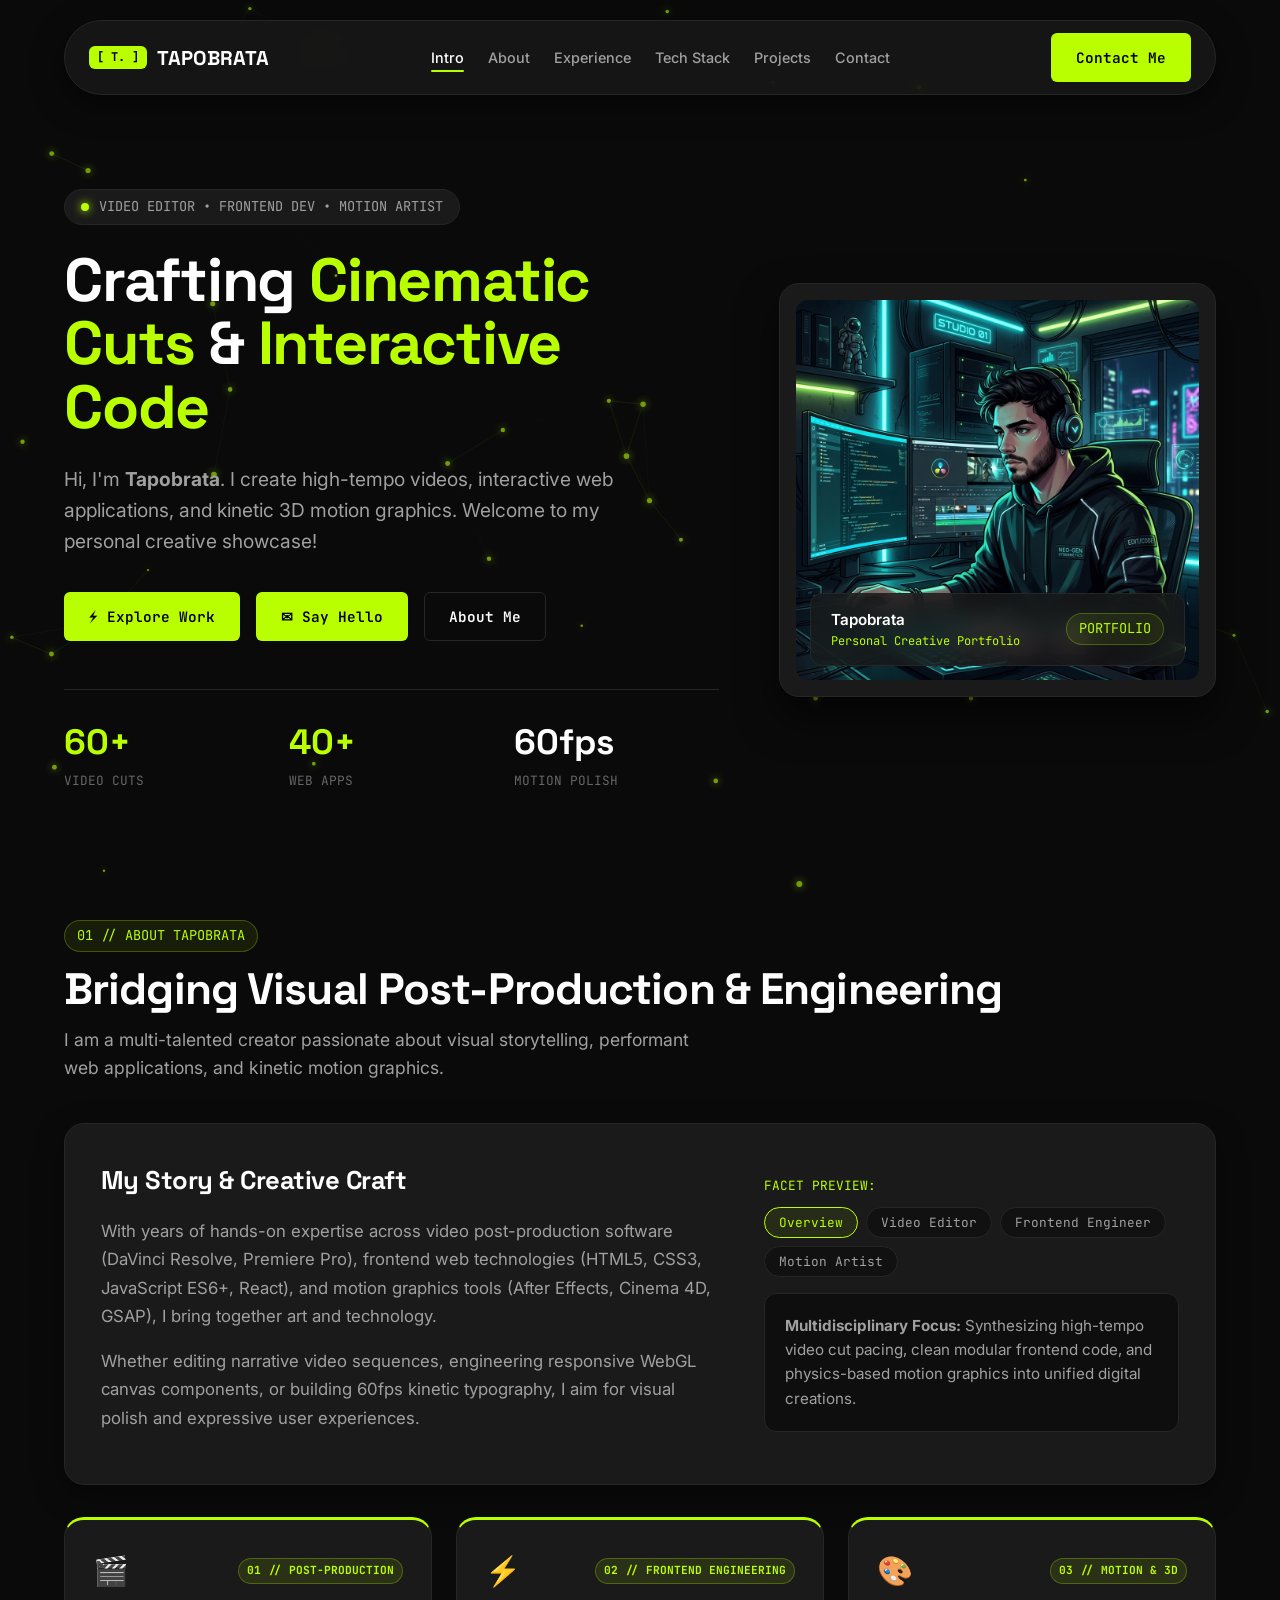
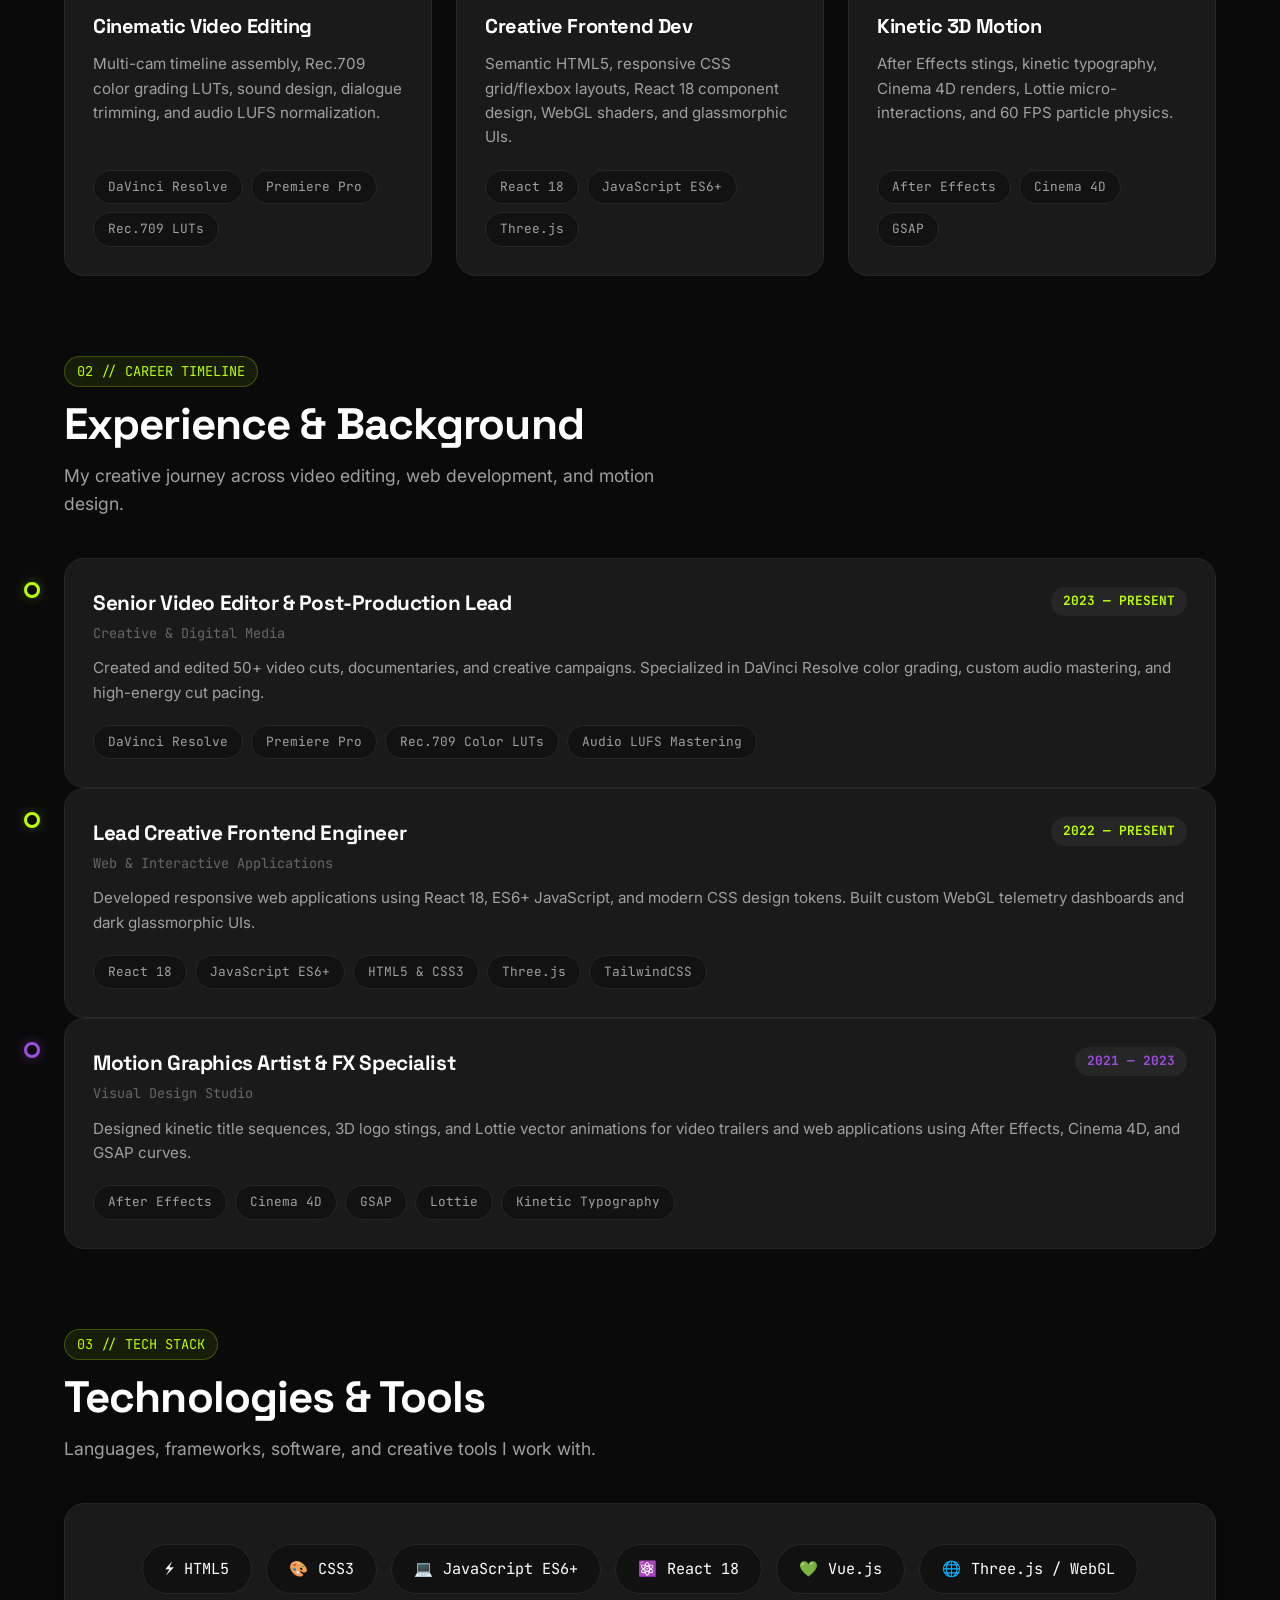
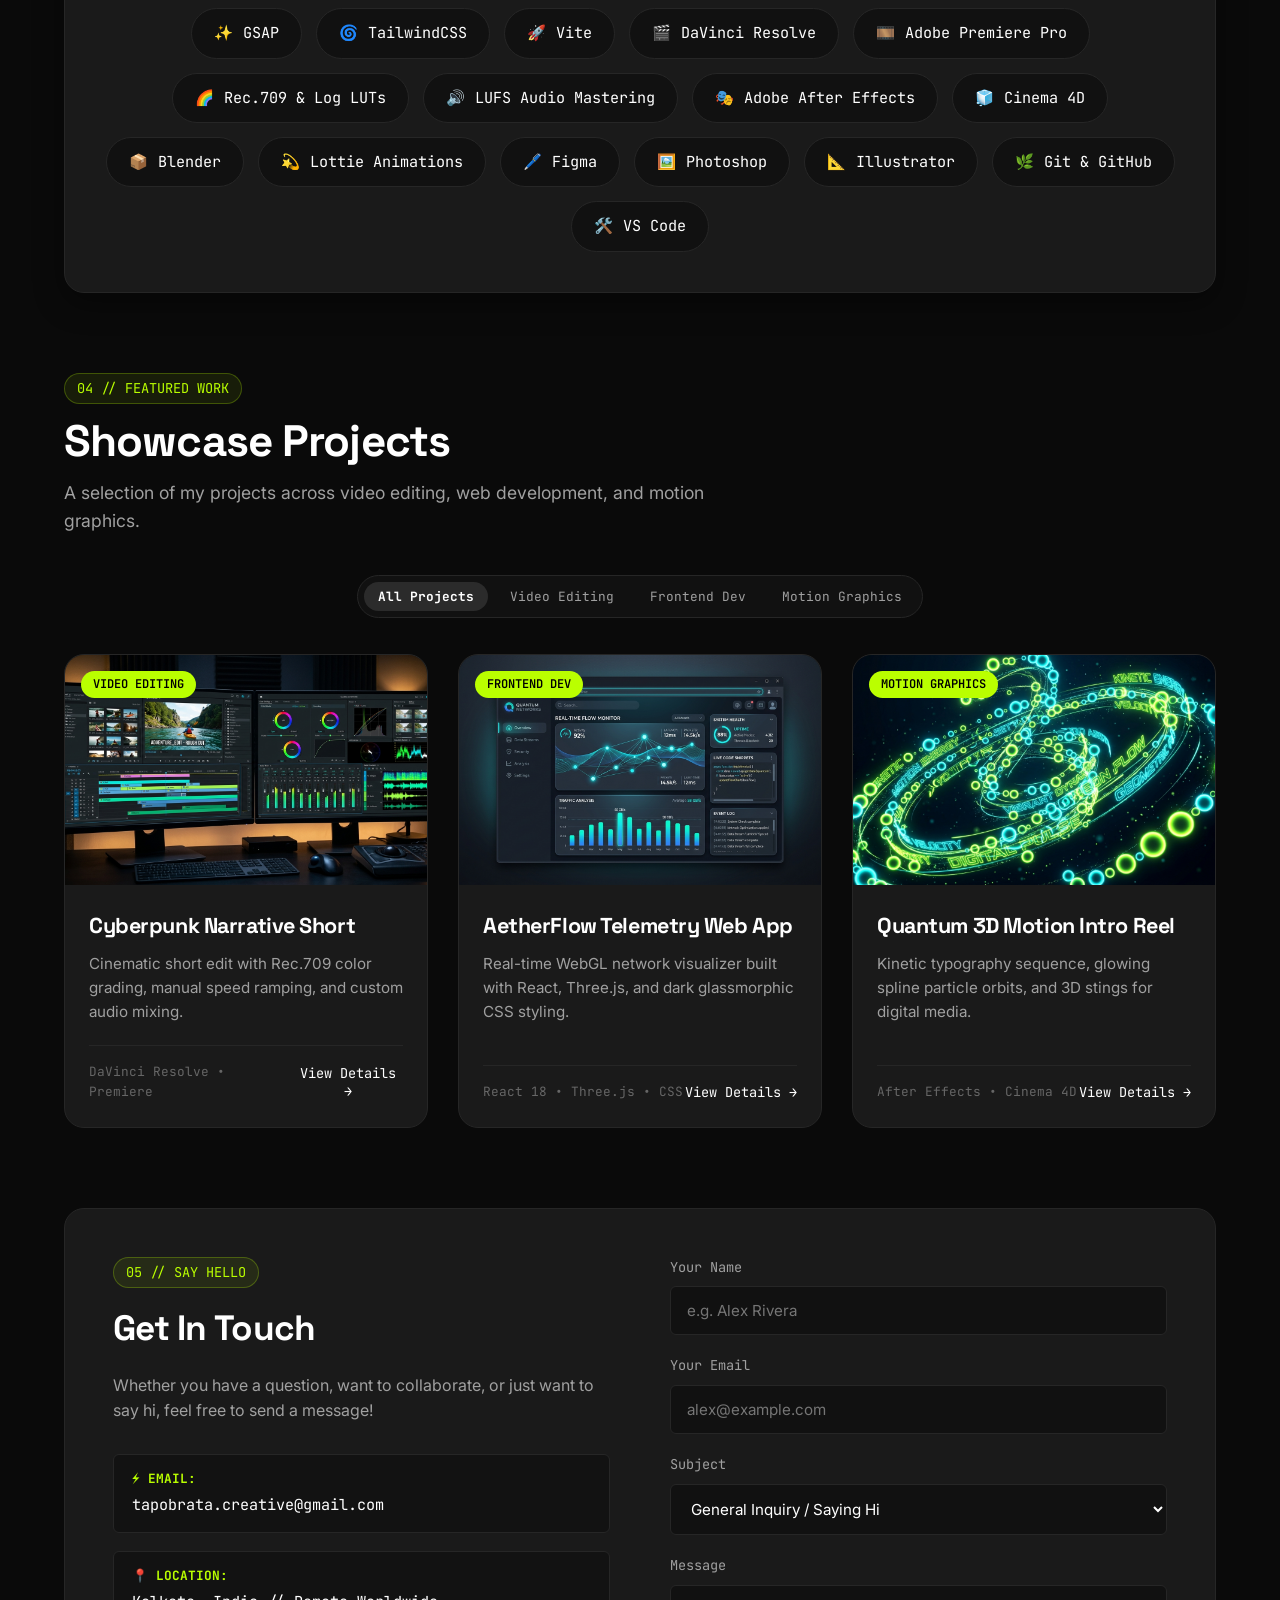
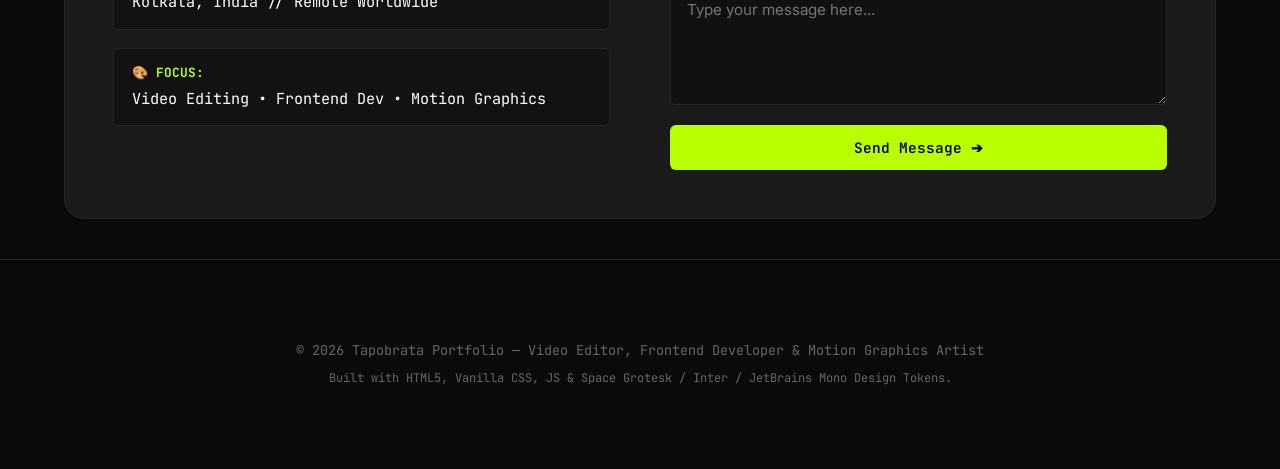
==== index.html @ 2a63b527 "Initial commit: Tapobrata Portfolio Website" ====
<!DOCTYPE html>
<html lang="en">
<head>
  <meta charset="UTF-8">
  <meta name="viewport" content="width=device-width, initial-scale=1.0">
  <title>Tapobrata — Video Editor, Frontend Developer & Motion Graphics Artist</title>
  <meta name="description" content="Portfolio of Tapobrata — Multi-disciplinary Video Editor, Frontend Developer, and Motion Graphics Artist specializing in cinematic cuts, creative web apps, and kinetic 3D visuals.">
  <link rel="stylesheet" href="styles.css">
</head>
<body>

  <!-- Dynamic Canvas Visualizer Background -->
  <canvas id="bg-canvas"></canvas>

  <!-- Sticky Navbar -->
  <nav class="navbar" id="main-navbar">
    <a href="#intro" class="nav-brand">
      <span class="brand-badge">[ T. ]</span>
      <span>TAPOBRATA</span>
    </a>
    
    <ul class="nav-links" id="nav-links-menu">
      <li><a href="#intro" class="nav-link active">Intro</a></li>
      <li><a href="#about" class="nav-link">About</a></li>
      <li><a href="#experience" class="nav-link">Experience</a></li>
      <li><a href="#techstack" class="nav-link">Tech Stack</a></li>
      <li><a href="#projects" class="nav-link">Projects</a></li>
      <li><a href="#contact" class="nav-link">Contact</a></li>
    </ul>

    <div class="nav-actions">
      <a href="#contact" class="btn btn-lime nav-cta-btn">Contact Me</a>
      <button class="mobile-menu-btn" id="mobile-menu-toggle" aria-label="Toggle Navigation Menu">
        <span class="bar"></span>
        <span class="bar"></span>
        <span class="bar"></span>
      </button>
    </div>
  </nav>

  <!-- Main Content Wrapper -->
  <div class="main-wrapper">

    <!-- 1. INTRO PART (HERO) -->
    <section id="intro" class="container hero-section">
      <div class="hero-text-col">
        <div class="hero-badge">
          <span class="status-dot"></span>
          <span id="hero-role-tag">VIDEO EDITOR • FRONTEND DEV • MOTION ARTIST</span>
        </div>

        <h1 class="hero-title">
          Crafting <span class="highlight-text">Cinematic Cuts</span> &amp; <span class="highlight-text">Interactive Code</span>
        </h1>

        <p class="hero-subtitle">
          Hi, I'm <strong>Tapobrata</strong>. I create high-tempo videos, interactive web applications, and kinetic 3D motion graphics. Welcome to my personal creative showcase!
        </p>

        <div class="hero-actions">
          <a href="#projects" class="btn btn-cyan">⚡ Explore Work</a>
          <a href="#contact" class="btn btn-lime">✉ Say Hello</a>
          <a href="#about" class="btn btn-outline">About Me</a>
        </div>

        <div class="hero-stats">
          <div>
            <div class="stat-number lime-text">60+</div>
            <div class="stat-label">Video Cuts</div>
          </div>
          <div>
            <div class="stat-number cyan-text">40+</div>
            <div class="stat-label">Web Apps</div>
          </div>
          <div>
            <div class="stat-number">60fps</div>
            <div class="stat-label">Motion Polish</div>
          </div>
        </div>
      </div>

      <div class="hero-card-col">
        <div class="hero-card">
          <img src="assets/avatar.jpg" alt="Tapobrata Profile Illustration" class="hero-avatar-img">
          <div class="hero-card-floating-badge">
            <div>
              <div class="floating-badge-title">Tapobrata</div>
              <div class="floating-badge-sub">Personal Creative Portfolio</div>
            </div>
            <span class="section-tag" style="margin-bottom:0;">PORTFOLIO</span>
          </div>
        </div>
      </div>
    </section>

    <!-- 2. ABOUT SECTION -->
    <section id="about" class="container">
      <div class="section-header">
        <span class="section-tag cyan-text">01 // ABOUT TAPOBRATA</span>
        <h2 class="section-title">Bridging Visual Post-Production &amp; Engineering</h2>
        <p class="section-desc">I am a multi-talented creator passionate about visual storytelling, performant web applications, and kinetic motion graphics.</p>
      </div>

      <div class="about-container">
        <!-- Main Story & Bio Tabs Card -->
        <div class="about-bio-card">
          <div class="about-bio-grid">
            <div class="about-bio-text-col">
              <h3 class="about-card-title">My Story &amp; Creative Craft</h3>
              <p class="about-text">
                With years of hands-on expertise across video post-production software (DaVinci Resolve, Premiere Pro), frontend web technologies (HTML5, CSS3, JavaScript ES6+, React), and motion graphics tools (After Effects, Cinema 4D, GSAP), I bring together art and technology.
              </p>
              <p class="about-text">
                Whether editing narrative video sequences, engineering responsive WebGL canvas components, or building 60fps kinetic typography, I aim for visual polish and expressive user experiences.
              </p>
            </div>

            <div class="about-bio-tabs-col">
              <div class="bio-tabs-header">
                <span class="mono cyan-text">FACET PREVIEW:</span>
              </div>
              <div class="bio-tabs">
                <button class="bio-tab active" data-tab="overview">Overview</button>
                <button class="bio-tab" data-tab="editor">Video Editor</button>
                <button class="bio-tab" data-tab="dev">Frontend Engineer</button>
                <button class="bio-tab" data-tab="motion">Motion Artist</button>
              </div>
              <div class="bio-tab-content" id="bio-tab-display">
                <p><strong>Multidisciplinary Focus:</strong> Synthesizing high-tempo video cut pacing, clean modular frontend code, and physics-based motion graphics into unified digital creations.</p>
              </div>
            </div>
          </div>
        </div>

        <!-- 3 Equal Symmetrical Pillar Cards Grid -->
        <div class="about-pillars-row">
          <div class="pillar-card pillar-lime">
            <div>
              <div class="pillar-card-header">
                <div class="pillar-icon lime-text">🎬</div>
                <span class="pillar-badge lime-tag">01 // POST-PRODUCTION</span>
              </div>
              <h4 class="pillar-title">Cinematic Video Editing</h4>
              <p class="pillar-desc">Multi-cam timeline assembly, Rec.709 color grading LUTs, sound design, dialogue trimming, and audio LUFS normalization.</p>
            </div>
            <div class="pillar-footer-tags">
              <span class="tech-pill">DaVinci Resolve</span>
              <span class="tech-pill">Premiere Pro</span>
              <span class="tech-pill">Rec.709 LUTs</span>
            </div>
          </div>

          <div class="pillar-card pillar-cyan">
            <div>
              <div class="pillar-card-header">
                <div class="pillar-icon cyan-text">⚡</div>
                <span class="pillar-badge cyan-tag">02 // FRONTEND ENGINEERING</span>
              </div>
              <h4 class="pillar-title">Creative Frontend Dev</h4>
              <p class="pillar-desc">Semantic HTML5, responsive CSS grid/flexbox layouts, React 18 component design, WebGL shaders, and glassmorphic UIs.</p>
            </div>
            <div class="pillar-footer-tags">
              <span class="tech-pill">React 18</span>
              <span class="tech-pill">JavaScript ES6+</span>
              <span class="tech-pill">Three.js</span>
            </div>
          </div>

          <div class="pillar-card pillar-purple">
            <div>
              <div class="pillar-card-header">
                <div class="pillar-icon purple-text">🎨</div>
                <span class="pillar-badge purple-tag">03 // MOTION &amp; 3D</span>
              </div>
              <h4 class="pillar-title">Kinetic 3D Motion</h4>
              <p class="pillar-desc">After Effects stings, kinetic typography, Cinema 4D renders, Lottie micro-interactions, and 60 FPS particle physics.</p>
            </div>
            <div class="pillar-footer-tags">
              <span class="tech-pill">After Effects</span>
              <span class="tech-pill">Cinema 4D</span>
              <span class="tech-pill">GSAP</span>
            </div>
          </div>
        </div>
      </div>
    </section>

    <!-- 3. EXPERIENCE SECTION -->
    <section id="experience" class="container">
      <div class="section-header">
        <span class="section-tag lime-text">02 // CAREER TIMELINE</span>
        <h2 class="section-title">Experience &amp; Background</h2>
        <p class="section-desc">My creative journey across video editing, web development, and motion design.</p>
      </div>

      <div class="timeline">

        <!-- Timeline Item 1 -->
        <div class="timeline-item">
          <div class="timeline-dot lime"></div>
          <div class="timeline-content">
            <div class="timeline-header">
              <div>
                <h3 class="timeline-role">Senior Video Editor &amp; Post-Production Lead</h3>
                <div class="timeline-company">Creative &amp; Digital Media</div>
              </div>
              <span class="timeline-date lime-text">2023 — PRESENT</span>
            </div>
            <p class="timeline-desc">
              Created and edited 50+ video cuts, documentaries, and creative campaigns. Specialized in DaVinci Resolve color grading, custom audio mastering, and high-energy cut pacing.
            </p>
            <div class="timeline-tags">
              <span class="tech-pill">DaVinci Resolve</span>
              <span class="tech-pill">Premiere Pro</span>
              <span class="tech-pill">Rec.709 Color LUTs</span>
              <span class="tech-pill">Audio LUFS Mastering</span>
            </div>
          </div>
        </div>

        <!-- Timeline Item 2 -->
        <div class="timeline-item">
          <div class="timeline-dot cyan"></div>
          <div class="timeline-content">
            <div class="timeline-header">
              <div>
                <h3 class="timeline-role">Lead Creative Frontend Engineer</h3>
                <div class="timeline-company">Web &amp; Interactive Applications</div>
              </div>
              <span class="timeline-date cyan-text">2022 — PRESENT</span>
            </div>
            <p class="timeline-desc">
              Developed responsive web applications using React 18, ES6+ JavaScript, and modern CSS design tokens. Built custom WebGL telemetry dashboards and dark glassmorphic UIs.
            </p>
            <div class="timeline-tags">
              <span class="tech-pill">React 18</span>
              <span class="tech-pill">JavaScript ES6+</span>
              <span class="tech-pill">HTML5 &amp; CSS3</span>
              <span class="tech-pill">Three.js</span>
              <span class="tech-pill">TailwindCSS</span>
            </div>
          </div>
        </div>

        <!-- Timeline Item 3 -->
        <div class="timeline-item">
          <div class="timeline-dot purple"></div>
          <div class="timeline-content">
            <div class="timeline-header">
              <div>
                <h3 class="timeline-role">Motion Graphics Artist &amp; FX Specialist</h3>
                <div class="timeline-company">Visual Design Studio</div>
              </div>
              <span class="timeline-date" style="color: #9D4EDD;">2021 — 2023</span>
            </div>
            <p class="timeline-desc">
              Designed kinetic title sequences, 3D logo stings, and Lottie vector animations for video trailers and web applications using After Effects, Cinema 4D, and GSAP curves.
            </p>
            <div class="timeline-tags">
              <span class="tech-pill">After Effects</span>
              <span class="tech-pill">Cinema 4D</span>
              <span class="tech-pill">GSAP</span>
              <span class="tech-pill">Lottie</span>
              <span class="tech-pill">Kinetic Typography</span>
            </div>
          </div>
        </div>

      </div>
    </section>

    <!-- 4. TECH STACK SECTION -->
    <section id="techstack" class="container">
      <div class="section-header">
        <span class="section-tag lime-text">03 // TECH STACK</span>
        <h2 class="section-title">Technologies &amp; Tools</h2>
        <p class="section-desc">Languages, frameworks, software, and creative tools I work with.</p>
      </div>

      <div class="techstack-unified-card">
        <div class="techstack-pills-cloud">
          <span class="tech-pill-lg"><span class="pill-icon">⚡</span> HTML5</span>
          <span class="tech-pill-lg"><span class="pill-icon">🎨</span> CSS3</span>
          <span class="tech-pill-lg"><span class="pill-icon">💻</span> JavaScript ES6+</span>
          <span class="tech-pill-lg"><span class="pill-icon">⚛️</span> React 18</span>
          <span class="tech-pill-lg"><span class="pill-icon">💚</span> Vue.js</span>
          <span class="tech-pill-lg"><span class="pill-icon">🌐</span> Three.js / WebGL</span>
          <span class="tech-pill-lg"><span class="pill-icon">✨</span> GSAP</span>
          <span class="tech-pill-lg"><span class="pill-icon">🌀</span> TailwindCSS</span>
          <span class="tech-pill-lg"><span class="pill-icon">🚀</span> Vite</span>
          <span class="tech-pill-lg"><span class="pill-icon">🎬</span> DaVinci Resolve</span>
          <span class="tech-pill-lg"><span class="pill-icon">🎞️</span> Adobe Premiere Pro</span>
          <span class="tech-pill-lg"><span class="pill-icon">🌈</span> Rec.709 &amp; Log LUTs</span>
          <span class="tech-pill-lg"><span class="pill-icon">🔊</span> LUFS Audio Mastering</span>
          <span class="tech-pill-lg"><span class="pill-icon">🎭</span> Adobe After Effects</span>
          <span class="tech-pill-lg"><span class="pill-icon">🧊</span> Cinema 4D</span>
          <span class="tech-pill-lg"><span class="pill-icon">📦</span> Blender</span>
          <span class="tech-pill-lg"><span class="pill-icon">💫</span> Lottie Animations</span>
          <span class="tech-pill-lg"><span class="pill-icon">🖊️</span> Figma</span>
          <span class="tech-pill-lg"><span class="pill-icon">🖼️</span> Photoshop</span>
          <span class="tech-pill-lg"><span class="pill-icon">📐</span> Illustrator</span>
          <span class="tech-pill-lg"><span class="pill-icon">🌿</span> Git &amp; GitHub</span>
          <span class="tech-pill-lg"><span class="pill-icon">🛠️</span> VS Code</span>
        </div>
      </div>
    </section>

    <!-- 5. PROJECTS SECTION -->
    <section id="projects" class="container">
      <div class="section-header">
        <span class="section-tag lime-text">04 // FEATURED WORK</span>
        <h2 class="section-title">Showcase Projects</h2>
        <p class="section-desc">A selection of my projects across video editing, web development, and motion graphics.</p>
      </div>

      <!-- Role Category Filter Buttons -->
      <div class="projects-filter-bar">
        <button class="role-btn active" data-role="all">All Projects</button>
        <button class="role-btn" data-role="editor">Video Editing</button>
        <button class="role-btn" data-role="dev">Frontend Dev</button>
        <button class="role-btn" data-role="motion">Motion Graphics</button>
      </div>

      <div class="portfolio-grid">

        <!-- Project 1 -->
        <div class="project-card" data-category="editor">
          <div class="project-thumb-wrapper">
            <img src="assets/video_edit.jpg" alt="Video Edit Project" class="project-thumb-img">
            <span class="project-type-badge editor">VIDEO EDITING</span>
          </div>
          <div class="project-content">
            <div>
              <h3 class="project-title">Cyberpunk Narrative Short</h3>
              <p class="project-desc">Cinematic short edit with Rec.709 color grading, manual speed ramping, and custom audio mixing.</p>
            </div>
            <div class="project-footer">
              <span>DaVinci Resolve • Premiere</span>
              <button class="view-project-btn" data-pid="p1">View Details →</button>
            </div>
          </div>
        </div>

        <!-- Project 2 -->
        <div class="project-card" data-category="dev">
          <div class="project-thumb-wrapper">
            <img src="assets/frontend_web.jpg" alt="Frontend Web App" class="project-thumb-img">
            <span class="project-type-badge dev">FRONTEND DEV</span>
          </div>
          <div class="project-content">
            <div>
              <h3 class="project-title">AetherFlow Telemetry Web App</h3>
              <p class="project-desc">Real-time WebGL network visualizer built with React, Three.js, and dark glassmorphic CSS styling.</p>
            </div>
            <div class="project-footer">
              <span>React 18 • Three.js • CSS</span>
              <button class="view-project-btn" data-pid="p2">View Details →</button>
            </div>
          </div>
        </div>

        <!-- Project 3 -->
        <div class="project-card" data-category="motion">
          <div class="project-thumb-wrapper">
            <img src="assets/motion_graphics.jpg" alt="Motion Graphics Reel" class="project-thumb-img">
            <span class="project-type-badge motion">MOTION GRAPHICS</span>
          </div>
          <div class="project-content">
            <div>
              <h3 class="project-title">Quantum 3D Motion Intro Reel</h3>
              <p class="project-desc">Kinetic typography sequence, glowing spline particle orbits, and 3D stings for digital media.</p>
            </div>
            <div class="project-footer">
              <span>After Effects • Cinema 4D</span>
              <button class="view-project-btn" data-pid="p3">View Details →</button>
            </div>
          </div>
        </div>

      </div>
    </section>

    <!-- 6. CONTACT SECTION -->
    <section id="contact" class="container">
      <div class="contact-wrapper">
        <div>
          <span class="section-tag cyan-text">05 // SAY HELLO</span>
          <h2 class="contact-info-title">Get In Touch</h2>
          <p style="color: var(--text-secondary); margin-bottom: 30px;">Whether you have a question, want to collaborate, or just want to say hi, feel free to send a message!</p>

          <div class="contact-details-list">
            <div class="contact-detail-item">
              <span class="detail-label lime-text">⚡ Email:</span>
              <a href="mailto:tapobrata.creative@gmail.com" class="detail-value">tapobrata.creative@gmail.com</a>
            </div>
            <div class="contact-detail-item">
              <span class="detail-label cyan-text">📍 Location:</span>
              <span class="detail-value">Kolkata, India // Remote Worldwide</span>
            </div>
            <div class="contact-detail-item">
              <span class="detail-label lime-text">🎨 Focus:</span>
              <span class="detail-value">Video Editing • Frontend Dev • Motion Graphics</span>
            </div>
          </div>
        </div>

        <div>
          <form id="contact-form" class="contact-form">
            <div class="form-group">
              <label class="form-label">Your Name</label>
              <input type="text" class="form-input" placeholder="e.g. Alex Rivera" required>
            </div>

            <div class="form-group">
              <label class="form-label">Your Email</label>
              <input type="email" class="form-input" placeholder="alex@example.com" required>
            </div>

            <div class="form-group">
              <label class="form-label">Subject</label>
              <select class="form-select" required>
                <option value="general">General Inquiry / Saying Hi</option>
                <option value="collab">Creative Collaboration</option>
                <option value="feedback">Portfolio Feedback</option>
                <option value="project">Project Discussion</option>
              </select>
            </div>

            <div class="form-group">
              <label class="form-label">Message</label>
              <textarea class="form-textarea" placeholder="Type your message here..." required></textarea>
            </div>

            <button type="submit" class="btn btn-lime" style="width:100%; justify-content:center;">Send Message ➔</button>

            <div id="contact-status" style="display:none; margin-top: 10px;"></div>
          </form>
        </div>
      </div>
    </section>

    <!-- FOOTER -->
    <footer>
      <div class="container">
        <p>© 2026 Tapobrata Portfolio — Video Editor, Frontend Developer &amp; Motion Graphics Artist</p>
        <p style="margin-top: 8px; font-size: 0.75rem; color: var(--text-muted);">Built with HTML5, Vanilla CSS, JS &amp; Space Grotesk / Inter / JetBrains Mono Design Tokens.</p>
      </div>
    </footer>

  </div>

  <!-- PROJECT DETAIL MODAL -->
  <div class="modal-backdrop" id="project-modal">
    <div class="modal-content">
      <button class="modal-close-btn" id="modal-close">✕</button>
      <span class="section-tag cyan-text" id="modal-type">PROJECT TYPE</span>
      <h2 id="modal-title" style="font-size: 2rem; margin: 12px 0;">Project Title</h2>

      <div style="margin-bottom: 20px; border-radius: var(--radius-md); overflow: hidden; height: 260px;">
        <img src="" alt="Project Detail" id="modal-img" style="width: 100%; height: 100%; object-fit: cover;">
      </div>

      <div style="display: grid; grid-template-columns: 1fr 1fr; gap: 20px; margin-bottom: 20px; font-family: var(--font-mono); font-size: 0.85rem; background: #121212; padding: 16px; border-radius: var(--radius-sm);">
        <div><strong>Project Focus:</strong> <span id="modal-client" class="cyan-text">Creative Showcase</span></div>
        <div><strong>Tools Used:</strong> <span id="modal-tools" class="lime-text">Software Tools</span></div>
      </div>

      <p id="modal-desc" style="color: var(--text-secondary); font-size: 1rem; line-height: 1.6;">Detailed description of the project created by Tapobrata.</p>
    </div>
  </div>

  <script src="app.js"></script>
</body>
</html>
---- styles.css ----
/* ==========================================================================
   TAPOBRATA PORTFOLIO — DESIGN SYSTEM STYLESHEET
   Colors & Typography derived strictly from provided Design Spec:
   - Primary: #0A0A0A
   - Secondary (Accent 1): #00F0FF (Cyan)
   - Tertiary (Accent 2): #BAFF00 (Lime Green)
   - Neutral (Card Surface): #1A1A1A / #121212
   - Headlines: 'Space Grotesk', sans-serif
   - Body: 'Inter', sans-serif
   - Code & Telemetry: 'JetBrains Mono', monospace
   ========================================================================== */

@import url('https://fonts.googleapis.com/css2?family=Inter:wght@300;400;500;600;700&family=JetBrains+Mono:wght@400;500;700&family=Space+Grotesk:wght@400;500;600;700&display=swap');

:root {
  --bg-primary: #0A0A0A;
  --bg-surface: #1A1A1A;
  --bg-surface-elevated: #161616;
  --bg-surface-glass: rgba(26, 26, 26, 0.75);
  --border-color: #262626;
  --border-color-hover: #3D3D3D;
  
  --accent-cyan: #BAFF00;
  --accent-cyan-glow: rgba(186, 255, 0, 0.25);
  --accent-lime: #BAFF00;
  --accent-lime-glow: rgba(186, 255, 0, 0.25);
  
  --text-primary: #FFFFFF;
  --text-secondary: #A0A0A0;
  --text-muted: #666666;
  
  --font-headline: 'Space Grotesk', -apple-system, sans-serif;
  --font-body: 'Inter', -apple-system, sans-serif;
  --font-mono: 'JetBrains Mono', monospace;

  --radius-sm: 6px;
  --radius-md: 12px;
  --radius-lg: 20px;
  --radius-pill: 9999px;

  --transition-fast: 0.2s cubic-bezier(0.16, 1, 0.3, 1);
  --transition-normal: 0.35s cubic-bezier(0.16, 1, 0.3, 1);
}

/* Base Styles */
* {
  margin: 0;
  padding: 0;
  box-sizing: border-box;
}

html {
  scroll-behavior: smooth;
  font-size: 16px;
  background-color: var(--bg-primary);
  color: var(--text-primary);
  font-family: var(--font-body);
}

body {
  overflow-x: hidden;
  background-color: var(--bg-primary);
  line-height: 1.6;
}

/* Canvas Background */
#bg-canvas {
  position: fixed;
  top: 0;
  left: 0;
  width: 100vw;
  height: 100vh;
  z-index: 0;
  pointer-events: none;
  opacity: 0.6;
}

/* Typography Utilities */
h1, h2, h3, h4, h5, h6 {
  font-family: var(--font-headline);
  font-weight: 700;
  letter-spacing: -0.02em;
  color: var(--text-primary);
}

.mono {
  font-family: var(--font-mono);
}

.cyan-text { color: var(--accent-lime); }
.lime-text { color: var(--accent-lime); }
.purple-text { color: var(--accent-lime); }

/* Navigation */
.navbar {
  position: fixed;
  top: 20px;
  left: 50%;
  transform: translateX(-50%);
  width: 90%;
  max-width: 1200px;
  z-index: 100;
  background: var(--bg-surface-glass);
  backdrop-filter: blur(16px);
  border: 1px solid var(--border-color);
  border-radius: var(--radius-pill);
  padding: 12px 24px;
  display: flex;
  justify-content: space-between;
  align-items: center;
  box-shadow: 0 10px 30px rgba(0, 0, 0, 0.5);
  transition: var(--transition-fast);
}

.nav-brand {
  display: flex;
  align-items: center;
  gap: 10px;
  text-decoration: none;
  font-family: var(--font-headline);
  font-weight: 700;
  font-size: 1.25rem;
  color: var(--text-primary);
}

.nav-brand .brand-badge {
  background: var(--accent-lime);
  color: #000;
  font-family: var(--font-mono);
  font-size: 0.75rem;
  padding: 2px 8px;
  border-radius: var(--radius-sm);
  font-weight: 700;
}

.nav-links {
  display: flex;
  align-items: center;
  gap: 24px;
  list-style: none;
}

.nav-link {
  color: var(--text-secondary);
  text-decoration: none;
  font-size: 0.9rem;
  font-weight: 500;
  transition: var(--transition-fast);
  position: relative;
}

.nav-link:hover, .nav-link.active {
  color: var(--text-primary);
}

.nav-link.active::after {
  content: '';
  position: absolute;
  bottom: -6px;
  left: 0;
  width: 100%;
  height: 2px;
  background: var(--accent-lime);
  border-radius: 2px;
}

/* Role Filter Bar */
.role-filter-bar {
  display: flex;
  background: #111111;
  padding: 4px;
  border-radius: var(--radius-pill);
  border: 1px solid var(--border-color);
  gap: 4px;
}

.role-btn {
  background: transparent;
  border: none;
  color: var(--text-secondary);
  font-family: var(--font-mono);
  font-size: 0.8rem;
  padding: 6px 14px;
  border-radius: var(--radius-pill);
  cursor: pointer;
  transition: var(--transition-fast);
}

.role-btn:hover {
  color: var(--text-primary);
}

.role-btn.active[data-role="all"] {
  background: #2B2B2B;
  color: #FFF;
}

.role-btn.active {
  background: var(--accent-lime);
  color: #000;
  font-weight: 700;
}

/* Container & Sections */
.main-wrapper {
  position: relative;
  z-index: 1;
  padding-top: 100px;
}

.container {
  width: 90%;
  max-width: 1200px;
  margin: 0 auto;
  padding: 40px 0;
}

.section-header {
  margin-bottom: 40px;
}

.section-tag {
  display: inline-flex;
  align-items: center;
  gap: 8px;
  font-family: var(--font-mono);
  font-size: 0.85rem;
  color: var(--accent-lime);
  background: rgba(186, 255, 0, 0.08);
  border: 1px solid rgba(186, 255, 0, 0.25);
  padding: 4px 12px;
  border-radius: var(--radius-pill);
  margin-bottom: 12px;
}

.section-title {
  font-size: 2.75rem;
  line-height: 1.15;
  margin-bottom: 12px;
}

.section-desc {
  color: var(--text-secondary);
  font-size: 1.1rem;
  max-width: 650px;
}

/* Buttons */
.btn {
  display: inline-flex;
  align-items: center;
  gap: 10px;
  font-family: var(--font-mono);
  font-size: 0.9rem;
  font-weight: 600;
  padding: 12px 24px;
  border-radius: var(--radius-sm);
  cursor: pointer;
  text-decoration: none;
  transition: var(--transition-fast);
  border: 1px solid transparent;
}

.btn-primary {
  background: var(--text-primary);
  color: var(--bg-primary);
}

.btn-primary:hover {
  transform: translateY(-2px);
  box-shadow: 0 6px 20px rgba(255, 255, 255, 0.2);
}

.btn-cyan {
  background: var(--accent-cyan);
  color: #000;
}

.btn-cyan:hover {
  transform: translateY(-2px);
  box-shadow: 0 6px 24px var(--accent-cyan-glow);
}

.btn-lime {
  background: var(--accent-lime);
  color: #000;
}

.btn-lime:hover {
  transform: translateY(-2px);
  box-shadow: 0 6px 24px var(--accent-lime-glow);
}

.btn-outline {
  background: transparent;
  border-color: var(--border-color);
  color: var(--text-primary);
}

.btn-outline:hover {
  border-color: var(--text-primary);
  background: rgba(255, 255, 255, 0.05);
}

/* HERO SECTION */
.hero-section {
  min-height: calc(100vh - 120px);
  display: grid;
  grid-template-columns: 1.2fr 0.8fr;
  align-items: center;
  gap: 60px;
  padding: 60px 0;
}

.hero-badge {
  display: inline-flex;
  align-items: center;
  gap: 10px;
  background: var(--bg-surface);
  border: 1px solid var(--border-color);
  padding: 6px 16px;
  border-radius: var(--radius-pill);
  font-family: var(--font-mono);
  font-size: 0.85rem;
  color: var(--text-secondary);
  margin-bottom: 24px;
}

.status-dot {
  width: 8px;
  height: 8px;
  border-radius: 50%;
  background: var(--accent-lime);
  box-shadow: 0 0 10px var(--accent-lime);
}

.hero-title {
  font-size: 3.8rem;
  line-height: 1.05;
  margin-bottom: 24px;
}

.hero-title .highlight-text {
  background: linear-gradient(135deg, var(--accent-cyan), var(--accent-lime));
  -webkit-background-clip: text;
  -webkit-text-fill-color: transparent;
}

.hero-subtitle {
  font-size: 1.2rem;
  color: var(--text-secondary);
  margin-bottom: 36px;
  max-width: 580px;
}

.hero-actions {
  display: flex;
  gap: 16px;
  flex-wrap: wrap;
}

.hero-stats {
  margin-top: 48px;
  display: grid;
  grid-template-columns: repeat(3, 1fr);
  gap: 20px;
  border-top: 1px solid var(--border-color);
  padding-top: 24px;
}

.stat-number {
  font-family: var(--font-headline);
  font-size: 2.2rem;
  font-weight: 700;
  color: var(--text-primary);
}

.stat-label {
  font-family: var(--font-mono);
  font-size: 0.8rem;
  color: var(--text-muted);
  text-transform: uppercase;
}

.hero-card {
  position: relative;
  background: var(--bg-surface);
  border: 1px solid var(--border-color);
  border-radius: var(--radius-lg);
  padding: 16px;
  box-shadow: 0 20px 40px rgba(0, 0, 0, 0.6);
  transition: var(--transition-normal);
}

.hero-card:hover {
  border-color: var(--accent-cyan);
  transform: translateY(-4px);
}

.hero-avatar-img {
  width: 100%;
  height: 380px;
  object-fit: cover;
  border-radius: var(--radius-md);
  display: block;
}

.hero-card-floating-badge {
  position: absolute;
  bottom: 30px;
  left: 30px;
  right: 30px;
  background: var(--bg-surface-glass);
  backdrop-filter: blur(12px);
  border: 1px solid var(--border-color);
  padding: 14px 20px;
  border-radius: var(--radius-md);
  display: flex;
  justify-content: space-between;
  align-items: center;
}

.floating-badge-title {
  font-size: 0.95rem;
  font-weight: 600;
}

.floating-badge-sub {
  font-family: var(--font-mono);
  font-size: 0.75rem;
  color: var(--accent-lime);
}

/* NLE VIDEO TIMELINE SCRUBBER SECTION */
.nle-card {
  background: var(--bg-surface);
  border: 1px solid var(--border-color);
  border-radius: var(--radius-lg);
  overflow: hidden;
  box-shadow: 0 20px 50px rgba(0, 0, 0, 0.7);
}

.nle-header {
  background: #121212;
  padding: 14px 24px;
  border-bottom: 1px solid var(--border-color);
  display: flex;
  justify-content: space-between;
  align-items: center;
}

.nle-window-controls {
  display: flex;
  gap: 8px;
}

.nle-dot {
  width: 12px;
  height: 12px;
  border-radius: 50%;
}
.nle-dot.red { background: #FF5F56; }
.nle-dot.yellow { background: #FFBD2E; }
.nle-dot.green { background: #27C93F; }

.nle-title {
  font-family: var(--font-mono);
  font-size: 0.85rem;
  color: var(--text-secondary);
}

.nle-body {
  display: grid;
  grid-template-columns: 1fr 340px;
}

.nle-player-view {
  position: relative;
  background: #000;
  height: 380px;
  display: flex;
  align-items: center;
  justify-content: center;
  overflow: hidden;
}

.nle-video-preview-img {
  width: 100%;
  height: 100%;
  object-fit: cover;
  transition: filter 0.3s ease;
}

/* LUT Filter Overlays */
.nle-video-preview-img.lut-rec709 { filter: none; }
.nle-video-preview-img.lut-cyberpunk { filter: contrast(125%) saturate(140%) hue-rotate(15deg); }
.nle-video-preview-img.lut-teal-orange { filter: contrast(130%) saturate(160%) sepia(20%) hue-rotate(-10deg); }
.nle-video-preview-img.lut-noir { filter: contrast(150%) grayscale(100%); }

.nle-player-overlay {
  position: absolute;
  top: 16px;
  right: 16px;
  background: rgba(0, 0, 0, 0.7);
  padding: 4px 12px;
  border-radius: var(--radius-sm);
  font-family: var(--font-mono);
  font-size: 0.8rem;
  color: var(--accent-lime);
  border: 1px solid rgba(186, 255, 0, 0.3);
}

.nle-play-btn {
  position: absolute;
  width: 64px;
  height: 64px;
  border-radius: 50%;
  background: var(--bg-surface-glass);
  backdrop-filter: blur(8px);
  border: 1px solid var(--accent-lime);
  color: var(--accent-lime);
  display: flex;
  align-items: center;
  justify-content: center;
  font-size: 1.5rem;
  cursor: pointer;
  transition: var(--transition-fast);
}

.nle-play-btn:hover {
  transform: scale(1.1);
  background: var(--accent-lime);
  color: #000;
}

.nle-sidebar {
  background: #141414;
  border-left: 1px solid var(--border-color);
  padding: 20px;
}

.sidebar-heading {
  font-family: var(--font-mono);
  font-size: 0.8rem;
  color: var(--text-muted);
  text-transform: uppercase;
  margin-bottom: 12px;
}

.lut-picker {
  display: grid;
  grid-template-columns: repeat(2, 1fr);
  gap: 8px;
  margin-bottom: 24px;
}

.lut-btn {
  background: #1E1E1E;
  border: 1px solid var(--border-color);
  color: var(--text-secondary);
  font-family: var(--font-mono);
  font-size: 0.75rem;
  padding: 8px 10px;
  border-radius: var(--radius-sm);
  cursor: pointer;
  text-align: center;
  transition: var(--transition-fast);
}

.lut-btn:hover, .lut-btn.active {
  border-color: var(--accent-lime);
  color: var(--accent-lime);
  background: rgba(186, 255, 0, 0.08);
}

.nle-metrics {
  display: flex;
  flex-direction: column;
  gap: 12px;
}

.metric-row {
  display: flex;
  justify-content: space-between;
  font-family: var(--font-mono);
  font-size: 0.8rem;
}

.metric-val {
  color: var(--accent-cyan);
}

/* NLE Timeline Tracks */
.nle-timeline-panel {
  background: #0E0E0E;
  border-top: 1px solid var(--border-color);
  padding: 16px 20px;
}

.timeline-ruler {
  display: flex;
  justify-content: space-between;
  font-family: var(--font-mono);
  font-size: 0.7rem;
  color: var(--text-muted);
  margin-bottom: 8px;
  border-bottom: 1px solid #222;
  padding-bottom: 4px;
}

.timeline-tracks {
  display: flex;
  flex-direction: column;
  gap: 8px;
}

.track-row {
  display: grid;
  grid-template-columns: 80px 1fr;
  align-items: center;
  gap: 12px;
}

.track-label {
  font-family: var(--font-mono);
  font-size: 0.75rem;
  color: var(--text-secondary);
}

.track-bar-container {
  height: 28px;
  background: #181818;
  border-radius: var(--radius-sm);
  position: relative;
  overflow: hidden;
  display: flex;
  align-items: center;
  padding: 0 4px;
}

.track-clip {
  height: 20px;
  border-radius: 4px;
  font-family: var(--font-mono);
  font-size: 0.65rem;
  display: flex;
  align-items: center;
  padding: 0 8px;
  color: #000;
  font-weight: 700;
  position: absolute;
}

.clip-v1 { background: var(--accent-lime); left: 0%; width: 65%; }
.clip-v2 { background: var(--accent-cyan); left: 35%; width: 45%; }
.clip-a1 { background: #9D4EDD; color: #FFF; left: 0%; width: 95%; }

/* FRONTEND DEV PLAYGROUND SECTION */
.dev-grid {
  display: grid;
  grid-template-columns: 1fr 1fr;
  gap: 30px;
}

.code-editor-card {
  background: var(--bg-surface);
  border: 1px solid var(--border-color);
  border-radius: var(--radius-lg);
  overflow: hidden;
}

.code-header {
  background: #121212;
  padding: 12px 20px;
  border-bottom: 1px solid var(--border-color);
  display: flex;
  justify-content: space-between;
  align-items: center;
  font-family: var(--font-mono);
  font-size: 0.8rem;
  color: var(--accent-cyan);
}

.code-body {
  padding: 20px;
  background: #0C0C0C;
  font-family: var(--font-mono);
  font-size: 0.85rem;
  line-height: 1.7;
  color: var(--text-primary);
  overflow-x: auto;
}

.code-token-keyword { color: #FF79C6; }
.code-token-function { color: #50FA7B; }
.code-token-string { color: var(--accent-lime); }
.code-token-var { color: var(--accent-cyan); }
.code-token-comment { color: #6272A4; }

.interactive-preview-card {
  background: var(--bg-surface);
  border: 1px solid var(--border-color);
  border-radius: var(--radius-lg);
  padding: 24px;
  display: flex;
  flex-direction: column;
  justify-content: space-between;
}

.tech-pills-container {
  display: flex;
  flex-wrap: wrap;
  gap: 10px;
  margin-top: 20px;
}

.tech-pill {
  background: #121212;
  border: 1px solid var(--border-color);
  padding: 6px 14px;
  border-radius: var(--radius-pill);
  font-family: var(--font-mono);
  font-size: 0.8rem;
  color: var(--text-secondary);
  transition: var(--transition-fast);
}

.techstack-unified-card {
  background: var(--bg-surface);
  border: 1px solid var(--border-color);
  border-radius: var(--radius-lg);
  padding: 40px;
  box-shadow: 0 10px 30px rgba(0, 0, 0, 0.4);
}

.techstack-pills-cloud {
  display: flex;
  flex-wrap: wrap;
  gap: 14px;
  justify-content: center;
}

.tech-pill-lg {
  background: #111111;
  border: 1px solid var(--border-color);
  padding: 12px 22px;
  border-radius: var(--radius-pill);
  font-family: var(--font-mono);
  font-size: 0.95rem;
  color: var(--text-primary);
  display: inline-flex;
  align-items: center;
  gap: 10px;
  transition: var(--transition-fast);
  cursor: default;
}

.tech-pill-lg:hover {
  border-color: var(--accent-lime);
  color: var(--accent-lime);
  background: rgba(186, 255, 0, 0.08);
  box-shadow: 0 0 18px var(--accent-lime-glow);
  transform: translateY(-3px);
}

.techstack-pills-grid {
  display: flex;
  flex-wrap: wrap;
  gap: 10px;
}

.tech-pill:hover {
  border-color: var(--accent-lime);
  color: var(--accent-lime);
  box-shadow: 0 0 12px var(--accent-lime-glow);
}

/* MOTION GRAPHICS LAB SECTION */
.motion-lab-card {
  background: var(--bg-surface);
  border: 1px solid var(--border-color);
  border-radius: var(--radius-lg);
  padding: 30px;
  display: grid;
  grid-template-columns: 1fr 1fr;
  gap: 40px;
  align-items: center;
}

.motion-preview-box {
  background: #000;
  border: 1px solid var(--border-color);
  border-radius: var(--radius-md);
  height: 320px;
  display: flex;
  align-items: center;
  justify-content: center;
  position: relative;
  overflow: hidden;
}

.motion-target-box {
  width: 100px;
  height: 100px;
  background: linear-gradient(135deg, var(--accent-cyan), var(--accent-lime));
  border-radius: var(--radius-md);
  box-shadow: 0 0 30px var(--accent-cyan-glow);
  display: flex;
  align-items: center;
  justify-content: center;
  font-family: var(--font-mono);
  font-weight: 700;
  color: #000;
  transition: transform 0.1s linear;
}

.motion-controls-form {
  display: flex;
  flex-direction: column;
  gap: 20px;
}

.control-group {
  display: flex;
  flex-direction: column;
  gap: 8px;
}

.control-label {
  display: flex;
  justify-content: space-between;
  font-family: var(--font-mono);
  font-size: 0.85rem;
  color: var(--text-secondary);
}

.range-slider {
  -webkit-appearance: none;
  width: 100%;
  height: 6px;
  background: #222;
  border-radius: 3px;
  outline: none;
}

.range-slider::-webkit-slider-thumb {
  -webkit-appearance: none;
  width: 16px;
  height: 16px;
  border-radius: 50%;
  background: var(--accent-lime);
  cursor: pointer;
  box-shadow: 0 0 10px var(--accent-lime);
}

/* PROJECTS GALLERY SECTION */
.portfolio-grid {
  display: grid;
  grid-template-columns: repeat(auto-fit, minmax(360px, 1fr));
  gap: 30px;
}

.project-card {
  background: var(--bg-surface);
  border: 1px solid var(--border-color);
  border-radius: var(--radius-lg);
  overflow: hidden;
  transition: var(--transition-normal);
  display: flex;
  flex-direction: column;
}

.project-card:hover {
  transform: translateY(-6px);
  border-color: var(--accent-lime);
  box-shadow: 0 20px 40px rgba(0, 0, 0, 0.6);
}

.project-card[data-category]:hover { border-color: var(--accent-lime); }

.project-thumb-wrapper {
  position: relative;
  height: 230px;
  overflow: hidden;
  background: #000;
}

.project-thumb-img {
  width: 100%;
  height: 100%;
  object-fit: cover;
  transition: transform 0.5s ease;
}

.project-card:hover .project-thumb-img {
  transform: scale(1.05);
}

.project-type-badge {
  position: absolute;
  top: 16px;
  left: 16px;
  font-family: var(--font-mono);
  font-size: 0.75rem;
  padding: 4px 12px;
  border-radius: var(--radius-pill);
  font-weight: 600;
  background: var(--accent-lime);
  color: #000;
}

.project-content {
  padding: 24px;
  display: flex;
  flex-direction: column;
  flex-grow: 1;
  justify-content: space-between;
}

.project-title {
  font-size: 1.35rem;
  margin-bottom: 8px;
}

.project-desc {
  color: var(--text-secondary);
  font-size: 0.95rem;
  margin-bottom: 20px;
}

.project-footer {
  display: flex;
  justify-content: space-between;
  align-items: center;
  border-top: 1px solid var(--border-color);
  padding-top: 16px;
  font-family: var(--font-mono);
  font-size: 0.8rem;
  color: var(--text-muted);
}

.view-project-btn {
  background: transparent;
  border: none;
  color: var(--text-primary);
  font-family: var(--font-mono);
  font-size: 0.85rem;
  cursor: pointer;
  display: flex;
  align-items: center;
  gap: 6px;
  transition: var(--transition-fast);
}

.view-project-btn:hover {
  color: var(--accent-cyan);
}

/* PROCESS & TIMELINE SECTION */
.process-grid {
  display: grid;
  grid-template-columns: repeat(4, 1fr);
  gap: 20px;
}

.process-card {
  background: var(--bg-surface);
  border: 1px solid var(--border-color);
  border-radius: var(--radius-md);
  padding: 24px;
  position: relative;
}

.process-num {
  font-family: var(--font-mono);
  font-size: 1.8rem;
  font-weight: 700;
  color: var(--accent-cyan);
  opacity: 0.4;
  margin-bottom: 12px;
}

.process-title {
  font-size: 1.1rem;
  margin-bottom: 8px;
}

.process-desc {
  color: var(--text-secondary);
  font-size: 0.9rem;
}

/* CONTACT SECTION */
.contact-wrapper {
  background: var(--bg-surface);
  border: 1px solid var(--border-color);
  border-radius: var(--radius-lg);
  padding: 48px;
  display: grid;
  grid-template-columns: 1fr 1fr;
  gap: 60px;
}

.contact-info-title {
  font-size: 2.2rem;
  margin-bottom: 16px;
}

.contact-form {
  display: flex;
  flex-direction: column;
  gap: 20px;
}

.form-group {
  display: flex;
  flex-direction: column;
  gap: 8px;
}

.form-label {
  font-family: var(--font-mono);
  font-size: 0.85rem;
  color: var(--text-secondary);
}

.form-input, .form-textarea, .form-select {
  background: #111111;
  border: 1px solid var(--border-color);
  border-radius: var(--radius-sm);
  padding: 14px 16px;
  color: var(--text-primary);
  font-family: var(--font-body);
  font-size: 0.95rem;
  outline: none;
  transition: var(--transition-fast);
}

.form-input:focus, .form-textarea:focus, .form-select:focus {
  border-color: var(--accent-lime);
  box-shadow: 0 0 12px var(--accent-lime-glow);
}

.form-textarea {
  min-height: 120px;
  resize: vertical;
}

/* Footer */
footer {
  border-top: 1px solid var(--border-color);
  padding: 40px 0;
  text-align: center;
  font-family: var(--font-mono);
  font-size: 0.85rem;
  color: var(--text-muted);
}

/* Modal Popup */
.modal-backdrop {
  position: fixed;
  top: 0;
  left: 0;
  width: 100vw;
  height: 100vh;
  background: rgba(0, 0, 0, 0.85);
  backdrop-filter: blur(12px);
  z-index: 1000;
  display: flex;
  align-items: center;
  justify-content: center;
  opacity: 0;
  pointer-events: none;
  transition: opacity 0.3s ease;
}

.modal-backdrop.active {
  opacity: 1;
  pointer-events: auto;
}

.modal-content {
  background: var(--bg-surface);
  border: 1px solid var(--border-color);
  border-radius: var(--radius-lg);
  width: 90%;
  max-width: 800px;
  max-height: 85vh;
  overflow-y: auto;
  padding: 36px;
  position: relative;
  transform: translateY(20px);
  transition: transform 0.3s ease;
}

.modal-backdrop.active .modal-content {
  transform: translateY(0);
}

.modal-close-btn {
  position: absolute;
  top: 20px;
  right: 20px;
  background: #222;
  border: none;
  color: var(--text-primary);
  width: 36px;
  height: 36px;
  border-radius: 50%;
  cursor: pointer;
  display: flex;
  align-items: center;
  justify-content: center;
  font-size: 1.2rem;
}

/* Navbar Actions & Mobile Toggle */
.nav-actions {
  display: flex;
  align-items: center;
  gap: 16px;
}

.mobile-menu-btn {
  display: none;
  background: transparent;
  border: none;
  cursor: pointer;
  flex-direction: column;
  gap: 5px;
  padding: 4px;
}

.mobile-menu-btn .bar {
  width: 24px;
  height: 2px;
  background: var(--text-primary);
  border-radius: 2px;
  transition: var(--transition-fast);
}

/* ABOUT SECTION SYMMETRICAL STYLES */
.about-container {
  display: flex;
  flex-direction: column;
  gap: 32px;
}

.about-bio-card {
  background: var(--bg-surface);
  border: 1px solid var(--border-color);
  border-radius: var(--radius-lg);
  padding: 36px;
  box-shadow: 0 10px 30px rgba(0, 0, 0, 0.4);
}

.about-bio-grid {
  display: grid;
  grid-template-columns: 1.2fr 0.8fr;
  gap: 40px;
  align-items: center;
}

.about-card-title {
  font-size: 1.6rem;
  margin-bottom: 16px;
}

.about-text {
  color: var(--text-secondary);
  font-size: 1.05rem;
  margin-bottom: 16px;
  line-height: 1.7;
}

.bio-tabs-header {
  font-size: 0.8rem;
  margin-bottom: 10px;
  font-family: var(--font-mono);
}

.bio-tabs {
  display: flex;
  gap: 8px;
  margin-bottom: 16px;
  flex-wrap: wrap;
}

.bio-tab {
  background: #111;
  border: 1px solid var(--border-color);
  color: var(--text-secondary);
  font-family: var(--font-mono);
  font-size: 0.8rem;
  padding: 6px 14px;
  border-radius: var(--radius-pill);
  cursor: pointer;
  transition: var(--transition-fast);
}

.bio-tab:hover, .bio-tab.active {
  border-color: var(--accent-lime);
  color: var(--accent-lime);
  background: rgba(186, 255, 0, 0.08);
}

.bio-tab-content {
  background: #0E0E0E;
  border: 1px solid var(--border-color);
  border-radius: var(--radius-md);
  padding: 20px;
  font-family: var(--font-body);
  font-size: 0.95rem;
  color: var(--text-secondary);
  line-height: 1.6;
  min-height: 100px;
  display: flex;
  align-items: center;
}

.about-pillars-row {
  display: grid;
  grid-template-columns: repeat(3, 1fr);
  gap: 24px;
}

.pillar-card {
  background: var(--bg-surface);
  border: 1px solid var(--border-color);
  border-radius: var(--radius-lg);
  padding: 28px;
  display: flex;
  flex-direction: column;
  justify-content: space-between;
  transition: var(--transition-fast);
  position: relative;
  overflow: hidden;
  border-top: 3px solid var(--accent-lime);
}

.pillar-card:hover {
  transform: translateY(-6px);
  border-color: var(--accent-lime);
  box-shadow: 0 16px 36px rgba(0, 0, 0, 0.5);
}

.pillar-card-header {
  display: flex;
  justify-content: space-between;
  align-items: center;
  margin-bottom: 16px;
}

.pillar-icon {
  font-size: 1.8rem;
}

.pillar-badge {
  font-family: var(--font-mono);
  font-size: 0.7rem;
  font-weight: 700;
  padding: 3px 8px;
  border-radius: var(--radius-pill);
  background: rgba(186, 255, 0, 0.1);
  color: var(--accent-lime);
  border: 1px solid rgba(186, 255, 0, 0.25);
}

.lime-tag, .cyan-tag, .purple-tag { background: rgba(186, 255, 0, 0.1); color: var(--accent-lime); border: 1px solid rgba(186, 255, 0, 0.25); }
.purple-text, .cyan-text, .lime-text { color: var(--accent-lime); }

.pillar-title {
  font-size: 1.25rem;
  margin-bottom: 10px;
}

.pillar-desc {
  color: var(--text-secondary);
  font-size: 0.95rem;
  margin-bottom: 20px;
  line-height: 1.6;
}

.pillar-footer-tags {
  display: flex;
  flex-wrap: wrap;
  gap: 8px;
  margin-top: auto;
}
}
/* EXPERIENCE TIMELINE STYLES */
.timeline {
  position: relative;
  padding-left: 32px;
  border-left: 2px solid var(--border-color);
  display: flex;
  flex-direction: column;
  gap: 36px;
  margin-top: 20px;
}

.timeline-item {
  position: relative;
}

.timeline-dot {
  position: absolute;
  left: -40px;
  top: 24px;
  width: 16px;
  height: 16px;
  border-radius: 50%;
  background: var(--bg-primary);
  border: 3px solid var(--text-muted);
  box-shadow: 0 0 10px rgba(0,0,0,0.8);
}

.timeline-dot.lime { border-color: var(--accent-lime); box-shadow: 0 0 12px var(--accent-lime-glow); }
.timeline-dot.cyan { border-color: var(--accent-cyan); box-shadow: 0 0 12px var(--accent-cyan-glow); }
.timeline-dot.purple { border-color: #9D4EDD; box-shadow: 0 0 12px rgba(157, 78, 221, 0.4); }

.timeline-content {
  background: var(--bg-surface);
  border: 1px solid var(--border-color);
  border-radius: var(--radius-lg);
  padding: 28px;
  transition: var(--transition-fast);
}

.timeline-content:hover {
  border-color: var(--border-color-hover);
  transform: translateY(-4px);
}

.timeline-header {
  display: flex;
  justify-content: space-between;
  align-items: flex-start;
  margin-bottom: 12px;
  flex-wrap: wrap;
  gap: 12px;
}

.timeline-role {
  font-size: 1.3rem;
  font-weight: 700;
}

.timeline-company {
  font-family: var(--font-mono);
  font-size: 0.85rem;
  color: var(--text-muted);
  margin-top: 2px;
}

.timeline-date {
  font-family: var(--font-mono);
  font-size: 0.8rem;
  font-weight: 700;
  background: rgba(255,255,255,0.05);
  padding: 4px 12px;
  border-radius: var(--radius-pill);
}

.timeline-desc {
  color: var(--text-secondary);
  font-size: 0.95rem;
  margin-bottom: 20px;
  line-height: 1.6;
}

.timeline-tags {
  display: flex;
  flex-wrap: wrap;
  gap: 8px;
}

/* TECH STACK GRID STYLES */
.techstack-grid {
  display: grid;
  grid-template-columns: repeat(2, 1fr);
  gap: 30px;
}

.techstack-card {
  background: var(--bg-surface);
  border: 1px solid var(--border-color);
  border-radius: var(--radius-lg);
  padding: 28px;
  transition: var(--transition-fast);
}

.techstack-card:hover {
  border-color: var(--border-color-hover);
  transform: translateY(-4px);
}

.techstack-card-header {
  display: flex;
  align-items: center;
  gap: 12px;
  margin-bottom: 20px;
  border-bottom: 1px solid var(--border-color);
  padding-bottom: 14px;
}

.techstack-icon {
  font-size: 1.5rem;
}

.techstack-category {
  font-size: 1.25rem;
}

.skills-list {
  list-style: none;
  display: flex;
  flex-direction: column;
  gap: 14px;
}

.skills-list li {
  display: flex;
  justify-content: space-between;
  align-items: center;
  font-family: var(--font-mono);
  font-size: 0.85rem;
  color: var(--text-secondary);
  border-bottom: 1px dashed rgba(255,255,255,0.06);
  padding-bottom: 8px;
}

.skill-name {
  color: var(--text-primary);
}

.skill-level {
  font-weight: 700;
}

/* PROJECTS FILTER BAR */
.projects-filter-bar {
  display: flex;
  justify-content: center;
  background: #111111;
  padding: 6px;
  border-radius: var(--radius-pill);
  border: 1px solid var(--border-color);
  gap: 8px;
  width: max-content;
  margin: 0 auto 36px auto;
}

/* CONTACT DETAILS LIST */
.contact-details-list {
  display: flex;
  flex-direction: column;
  gap: 18px;
  font-family: var(--font-mono);
  font-size: 0.9rem;
}

.contact-detail-item {
  display: flex;
  flex-direction: column;
  gap: 4px;
  background: #121212;
  padding: 14px 18px;
  border: 1px solid var(--border-color);
  border-radius: var(--radius-sm);
}

.detail-label {
  font-size: 0.8rem;
  font-weight: 700;
  text-transform: uppercase;
}

.detail-value {
  color: var(--text-primary);
  text-decoration: none;
  font-size: 0.95rem;
}

.detail-value:hover {
  color: var(--accent-cyan);
}

/* Responsive Media Queries */
@media (max-width: 992px) {
  .hero-section {
    grid-template-columns: 1fr;
    text-align: center;
  }
  .hero-subtitle { margin: 0 auto 36px auto; }
  .hero-actions { justify-content: center; }
  .hero-stats { justify-content: center; }
  
  .about-bio-grid { grid-template-columns: 1fr; }
  .about-pillars-row { grid-template-columns: 1fr; }
  .techstack-grid { grid-template-columns: 1fr; }
  .nle-body { grid-template-columns: 1fr; }
  .dev-grid { grid-template-columns: 1fr; }
  .motion-lab-card { grid-template-columns: 1fr; }
  .contact-wrapper { grid-template-columns: 1fr; }
  .process-grid { grid-template-columns: repeat(2, 1fr); }

  .mobile-menu-btn { display: flex; }
  .nav-links {
    position: absolute;
    top: 70px;
    left: 0;
    width: 100%;
    background: var(--bg-surface-glass);
    backdrop-filter: blur(20px);
    border: 1px solid var(--border-color);
    border-radius: var(--radius-lg);
    flex-direction: column;
    padding: 24px;
    gap: 16px;
    opacity: 0;
    pointer-events: none;
    transform: translateY(-10px);
    transition: var(--transition-fast);
  }

  .nav-links.active {
    opacity: 1;
    pointer-events: auto;
    transform: translateY(0);
  }
}

@media (max-width: 600px) {
  .navbar { width: 95%; padding: 10px 16px; }
  .hero-title { font-size: 2.4rem; }
  .process-grid { grid-template-columns: 1fr; }
  .timeline { padding-left: 20px; }
  .timeline-dot { left: -28px; }
  .projects-filter-bar { width: 100%; flex-wrap: wrap; justify-content: center; }
}
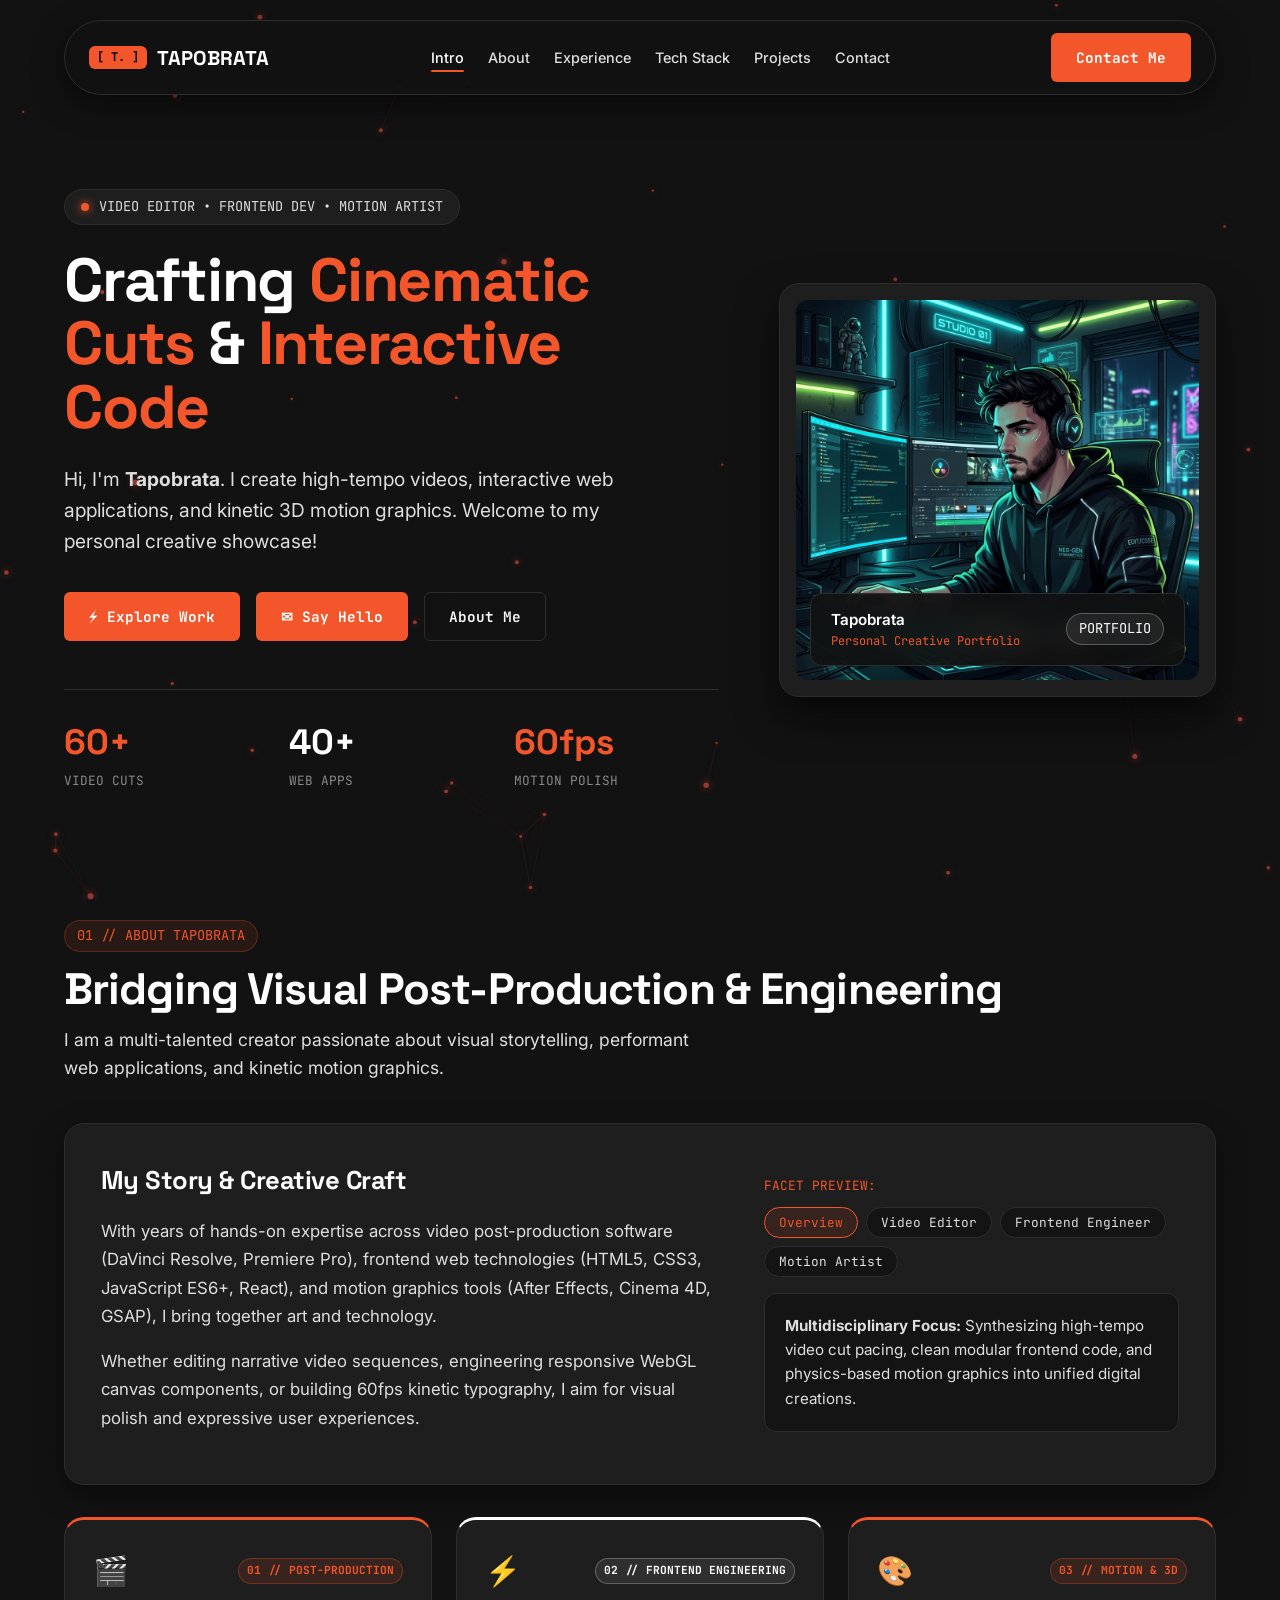
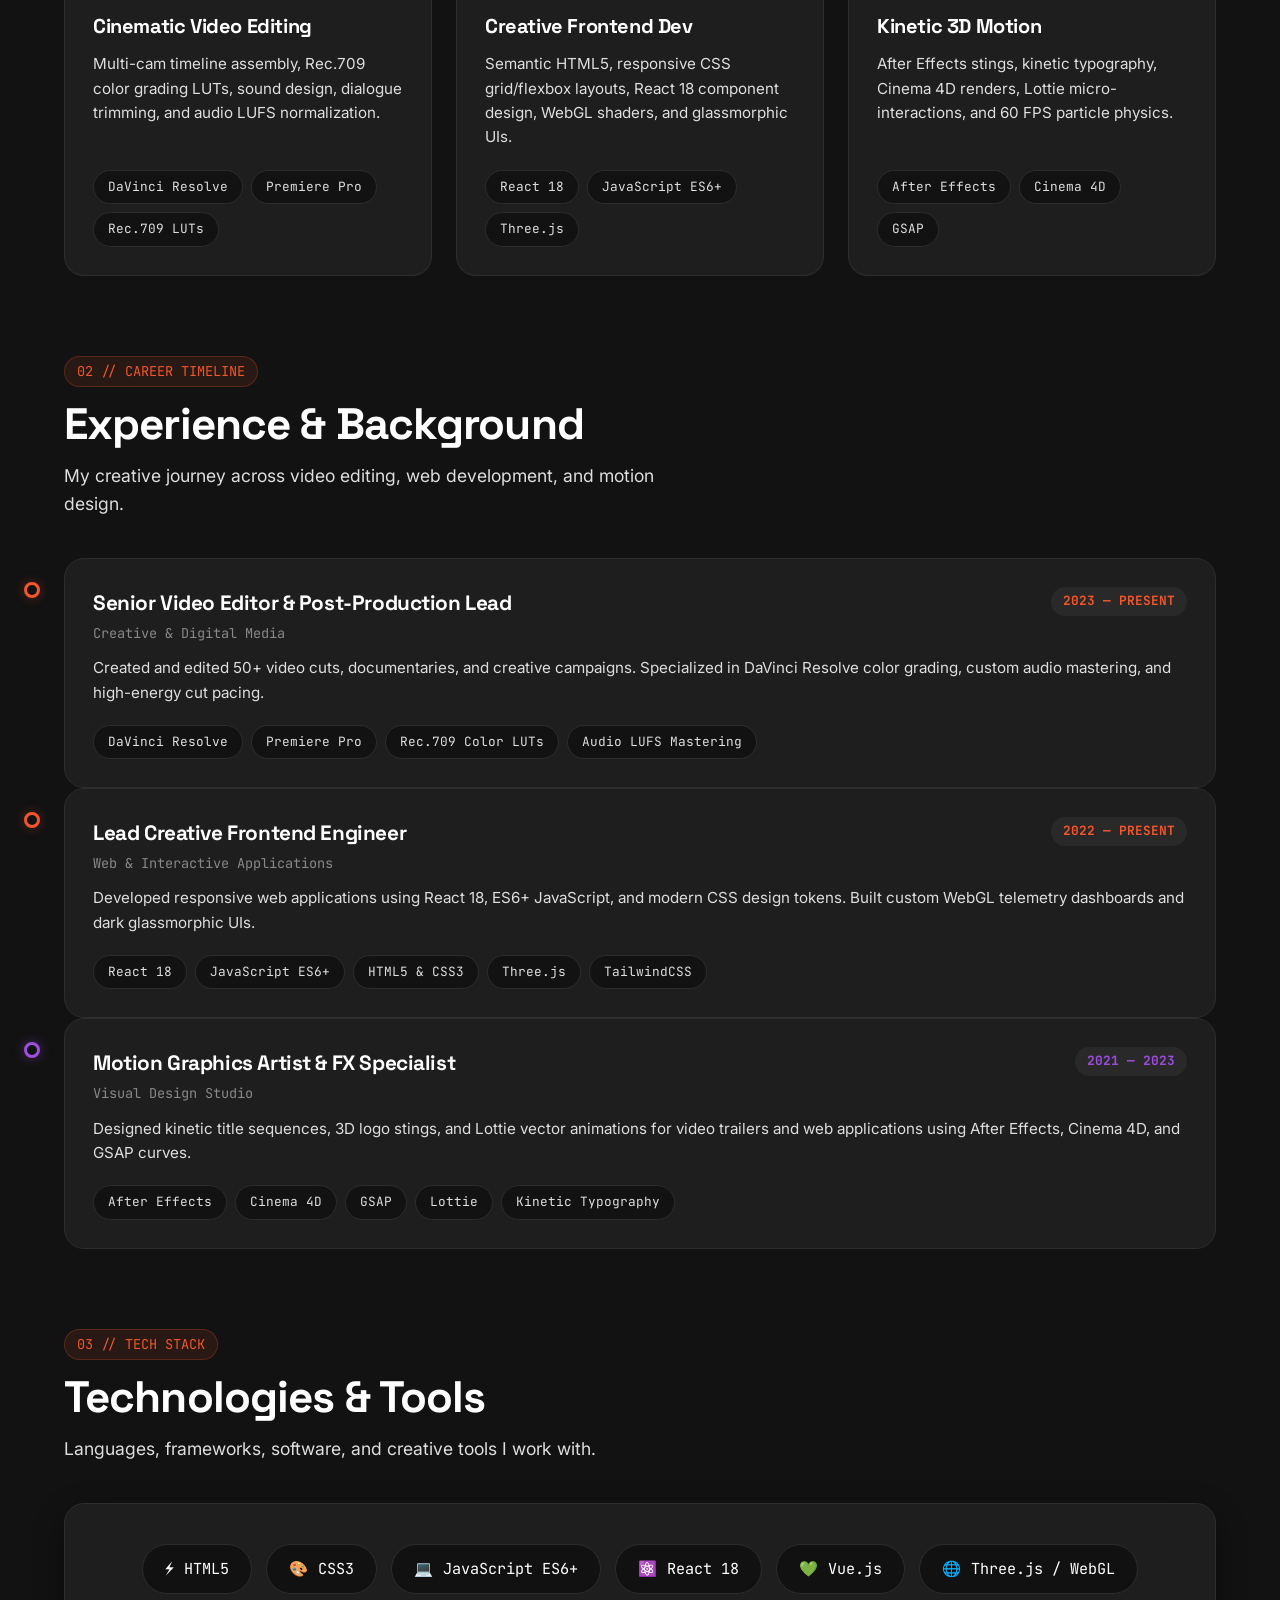
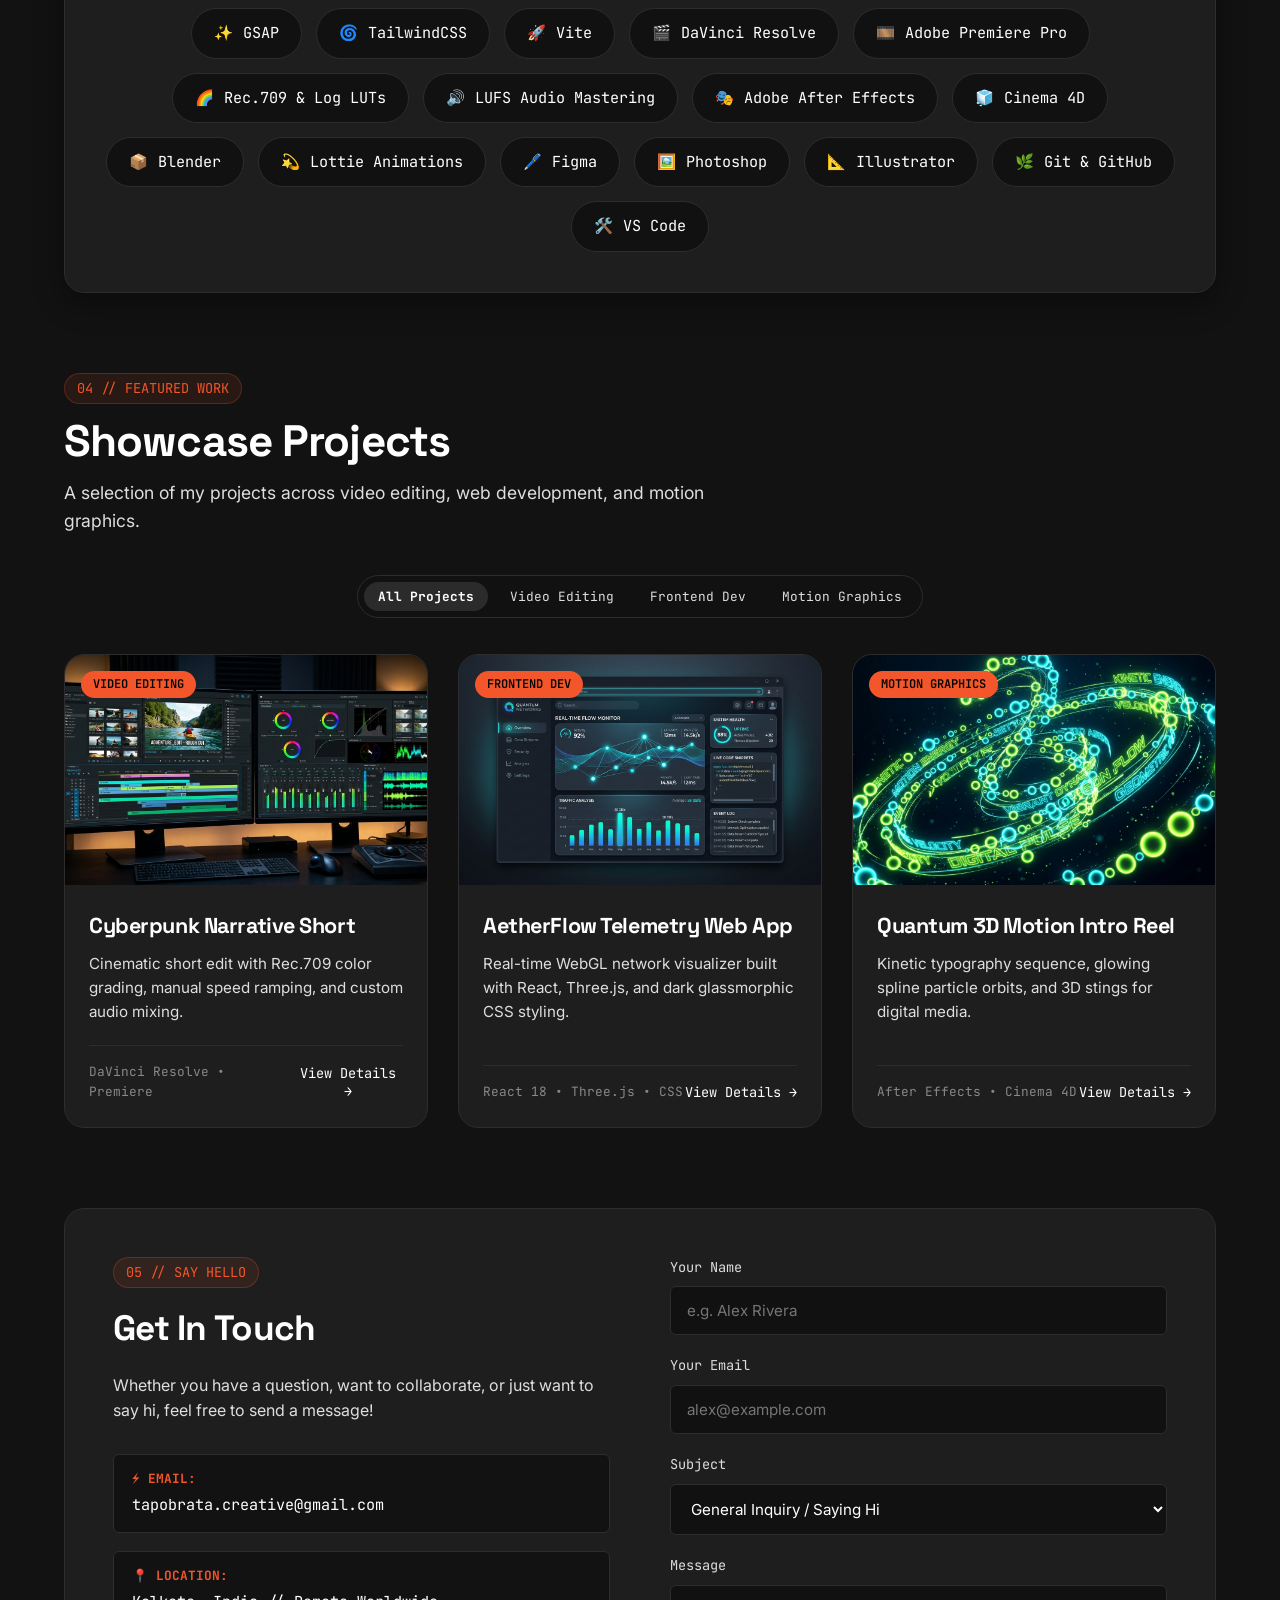
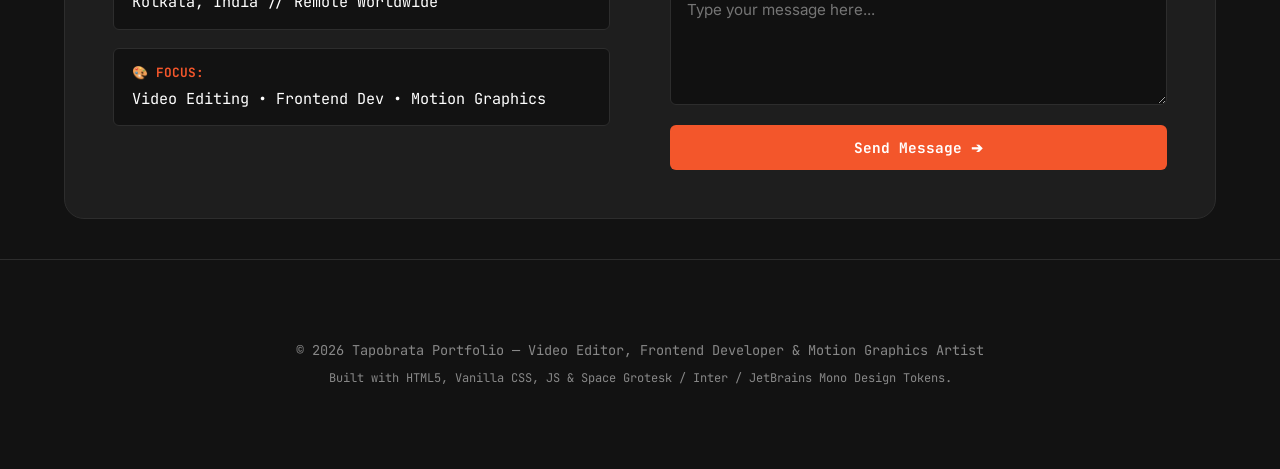
==== commit bff6b176: "Incorporate Pure White as tertiary accent color alongside Electric Orange and Obsidian Dark Base" ====
--- a/index.html
+++ b/index.html
@@ -69,11 +69,11 @@
             <div class="stat-label">Video Cuts</div>
           </div>
           <div>
-            <div class="stat-number cyan-text">40+</div>
+            <div class="stat-number white-text">40+</div>
             <div class="stat-label">Web Apps</div>
           </div>
           <div>
-            <div class="stat-number">60fps</div>
+            <div class="stat-number lime-text">60fps</div>
             <div class="stat-label">Motion Polish</div>
           </div>
         </div>
@@ -87,7 +87,7 @@
               <div class="floating-badge-title">Tapobrata</div>
               <div class="floating-badge-sub">Personal Creative Portfolio</div>
             </div>
-            <span class="section-tag" style="margin-bottom:0;">PORTFOLIO</span>
+            <span class="section-tag white-tag" style="margin-bottom:0;">PORTFOLIO</span>
           </div>
         </div>
       </div>
@@ -150,11 +150,11 @@
             </div>
           </div>
 
-          <div class="pillar-card pillar-cyan">
+          <div class="pillar-card pillar-white" style="border-top: 3px solid #FFFFFF;">
             <div>
               <div class="pillar-card-header">
-                <div class="pillar-icon cyan-text">⚡</div>
-                <span class="pillar-badge cyan-tag">02 // FRONTEND ENGINEERING</span>
+                <div class="pillar-icon white-text">⚡</div>
+                <span class="pillar-badge white-tag">02 // FRONTEND ENGINEERING</span>
               </div>
               <h4 class="pillar-title">Creative Frontend Dev</h4>
               <p class="pillar-desc">Semantic HTML5, responsive CSS grid/flexbox layouts, React 18 component design, WebGL shaders, and glassmorphic UIs.</p>
--- a/styles.css
+++ b/styles.css
@@ -13,21 +13,26 @@
 @import url('https://fonts.googleapis.com/css2?family=Inter:wght@300;400;500;600;700&family=JetBrains+Mono:wght@400;500;700&family=Space+Grotesk:wght@400;500;600;700&display=swap');
 
 :root {
-  --bg-primary: #0A0A0A;
-  --bg-surface: #1A1A1A;
-  --bg-surface-elevated: #161616;
-  --bg-surface-glass: rgba(26, 26, 26, 0.75);
-  --border-color: #262626;
-  --border-color-hover: #3D3D3D;
+  --bg-primary: #121212;
+  --bg-surface: #1E1E1E;
+  --bg-surface-elevated: #242424;
+  --bg-surface-glass: rgba(18, 18, 18, 0.88);
+  --border-color: #2D2D2D;
+  --border-color-hover: #4D4D4D;
   
-  --accent-cyan: #BAFF00;
-  --accent-cyan-glow: rgba(186, 255, 0, 0.25);
-  --accent-lime: #BAFF00;
-  --accent-lime-glow: rgba(186, 255, 0, 0.25);
+  --accent-orange: #f3562b;
+  --accent-orange-glow: rgba(243, 86, 43, 0.3);
+  --accent-white: #FFFFFF;
+  --accent-white-glow: rgba(255, 255, 255, 0.25);
+  --accent-cyan: #f3562b;
+  --accent-cyan-glow: rgba(243, 86, 43, 0.3);
+  --accent-lime: #f3562b;
+  --accent-lime-glow: rgba(243, 86, 43, 0.3);
   
   --text-primary: #FFFFFF;
-  --text-secondary: #A0A0A0;
-  --text-muted: #666666;
+  --text-secondary: #dedede;
+  --text-muted: #888888;
+  --dark-grey: #4d4d4d;
   
   --font-headline: 'Space Grotesk', -apple-system, sans-serif;
   --font-body: 'Inter', -apple-system, sans-serif;
@@ -87,9 +92,16 @@
   font-family: var(--font-mono);
 }
 
-.cyan-text { color: var(--accent-lime); }
-.lime-text { color: var(--accent-lime); }
-.purple-text { color: var(--accent-lime); }
+.cyan-text { color: var(--accent-orange); }
+.lime-text { color: var(--accent-orange); }
+.purple-text { color: var(--accent-orange); }
+.white-text { color: var(--accent-white); }
+
+.white-tag {
+  background: rgba(255, 255, 255, 0.08) !important;
+  color: #FFFFFF !important;
+  border: 1px solid rgba(255, 255, 255, 0.25) !important;
+}
 
 /* Navigation */
 .navbar {
@@ -225,9 +237,9 @@
   gap: 8px;
   font-family: var(--font-mono);
   font-size: 0.85rem;
-  color: var(--accent-lime);
-  background: rgba(186, 255, 0, 0.08);
-  border: 1px solid rgba(186, 255, 0, 0.25);
+  color: var(--accent-orange);
+  background: rgba(243, 86, 43, 0.1);
+  border: 1px solid rgba(243, 86, 43, 0.25);
   padding: 4px 12px;
   border-radius: var(--radius-pill);
   margin-bottom: 12px;
@@ -271,24 +283,15 @@
   box-shadow: 0 6px 20px rgba(255, 255, 255, 0.2);
 }
 
-.btn-cyan {
-  background: var(--accent-cyan);
-  color: #000;
-}
-
-.btn-cyan:hover {
+.btn-cyan, .btn-lime {
+  background: var(--accent-orange);
+  color: #FFFFFF;
+  font-weight: 700;
+}
+
+.btn-cyan:hover, .btn-lime:hover {
   transform: translateY(-2px);
-  box-shadow: 0 6px 24px var(--accent-cyan-glow);
-}
-
-.btn-lime {
-  background: var(--accent-lime);
-  color: #000;
-}
-
-.btn-lime:hover {
-  transform: translateY(-2px);
-  box-shadow: 0 6px 24px var(--accent-lime-glow);
+  box-shadow: 0 6px 24px var(--accent-orange-glow);
 }
 
 .btn-outline {
@@ -298,8 +301,8 @@
 }
 
 .btn-outline:hover {
-  border-color: var(--text-primary);
-  background: rgba(255, 255, 255, 0.05);
+  border-color: var(--accent-orange);
+  background: rgba(243, 86, 43, 0.08);
 }
 
 /* HERO SECTION */
@@ -756,10 +759,10 @@
 }
 
 .tech-pill-lg:hover {
-  border-color: var(--accent-lime);
-  color: var(--accent-lime);
-  background: rgba(186, 255, 0, 0.08);
-  box-shadow: 0 0 18px var(--accent-lime-glow);
+  border-color: var(--accent-orange);
+  color: var(--accent-orange);
+  background: rgba(243, 86, 43, 0.12);
+  box-shadow: 0 0 18px var(--accent-orange-glow);
   transform: translateY(-3px);
 }
 
@@ -770,9 +773,9 @@
 }
 
 .tech-pill:hover {
-  border-color: var(--accent-lime);
-  color: var(--accent-lime);
-  box-shadow: 0 0 12px var(--accent-lime-glow);
+  border-color: var(--accent-orange);
+  color: var(--accent-orange);
+  box-shadow: 0 0 12px var(--accent-orange-glow);
 }
 
 /* MOTION GRAPHICS LAB SECTION */
@@ -1164,6 +1167,8 @@
 .about-card-title {
   font-size: 1.6rem;
   margin-bottom: 16px;
+  color: #FFFFFF;
+  font-weight: 700;
 }
 
 .about-text {
@@ -1177,6 +1182,7 @@
   font-size: 0.8rem;
   margin-bottom: 10px;
   font-family: var(--font-mono);
+  color: var(--accent-orange);
 }
 
 .bio-tabs {
@@ -1187,7 +1193,7 @@
 }
 
 .bio-tab {
-  background: #111;
+  background: #141414;
   border: 1px solid var(--border-color);
   color: var(--text-secondary);
   font-family: var(--font-mono);
@@ -1199,13 +1205,13 @@
 }
 
 .bio-tab:hover, .bio-tab.active {
-  border-color: var(--accent-lime);
-  color: var(--accent-lime);
-  background: rgba(186, 255, 0, 0.08);
+  border-color: var(--accent-orange);
+  color: var(--accent-orange);
+  background: rgba(243, 86, 43, 0.12);
 }
 
 .bio-tab-content {
-  background: #0E0E0E;
+  background: #141414;
   border: 1px solid var(--border-color);
   border-radius: var(--radius-md);
   padding: 20px;
@@ -1235,13 +1241,13 @@
   transition: var(--transition-fast);
   position: relative;
   overflow: hidden;
-  border-top: 3px solid var(--accent-lime);
+  border-top: 3px solid var(--accent-orange);
 }
 
 .pillar-card:hover {
   transform: translateY(-6px);
-  border-color: var(--accent-lime);
-  box-shadow: 0 16px 36px rgba(0, 0, 0, 0.5);
+  border-color: var(--accent-orange);
+  box-shadow: 0 16px 36px rgba(243, 86, 43, 0.2);
 }
 
 .pillar-card-header {
@@ -1261,13 +1267,20 @@
   font-weight: 700;
   padding: 3px 8px;
   border-radius: var(--radius-pill);
-  background: rgba(186, 255, 0, 0.1);
-  color: var(--accent-lime);
-  border: 1px solid rgba(186, 255, 0, 0.25);
-}
-
-.lime-tag, .cyan-tag, .purple-tag { background: rgba(186, 255, 0, 0.1); color: var(--accent-lime); border: 1px solid rgba(186, 255, 0, 0.25); }
-.purple-text, .cyan-text, .lime-text { color: var(--accent-lime); }
+  background: rgba(243, 86, 43, 0.12);
+  color: var(--accent-orange);
+  border: 1px solid rgba(243, 86, 43, 0.3);
+}
+
+.lime-tag, .cyan-tag, .purple-tag {
+  background: rgba(243, 86, 43, 0.12);
+  color: var(--accent-orange);
+  border: 1px solid rgba(243, 86, 43, 0.3);
+}
+
+.purple-text, .cyan-text, .lime-text {
+  color: var(--accent-orange);
+}
 
 .pillar-title {
   font-size: 1.25rem;
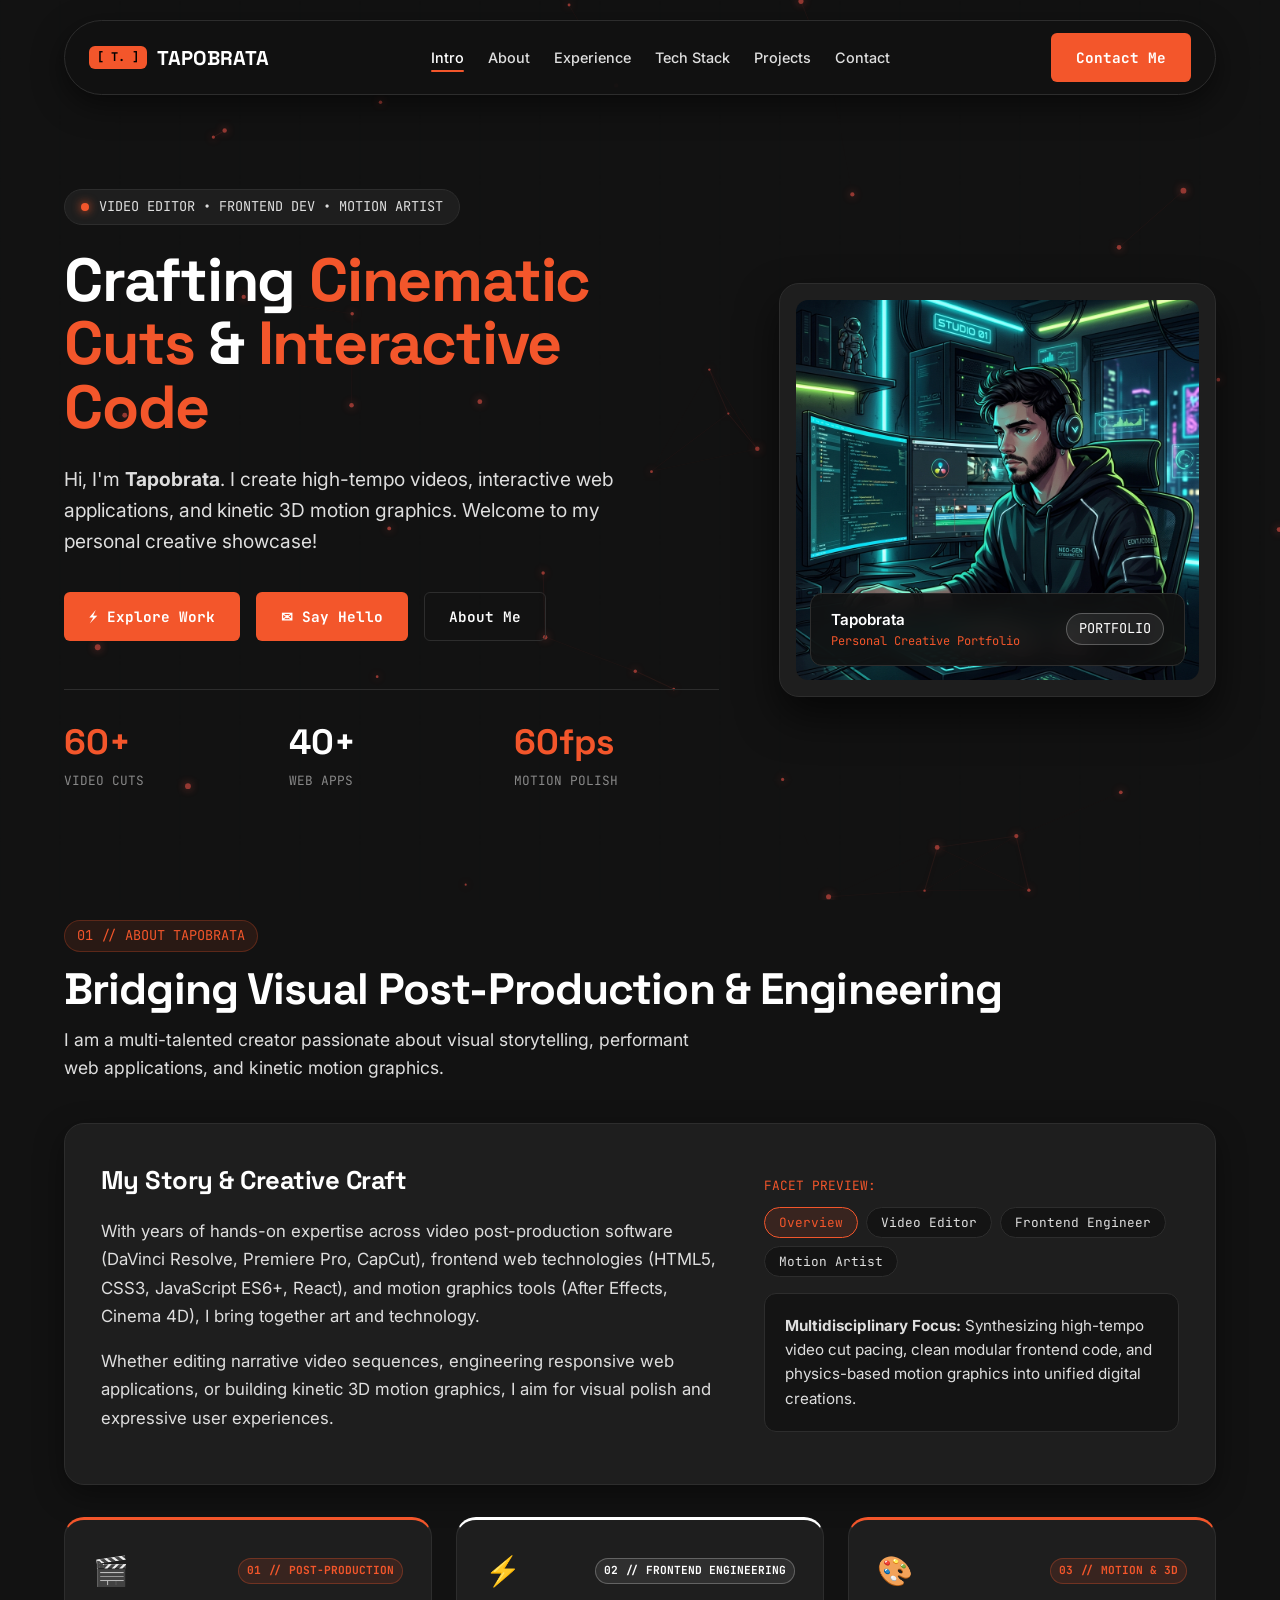
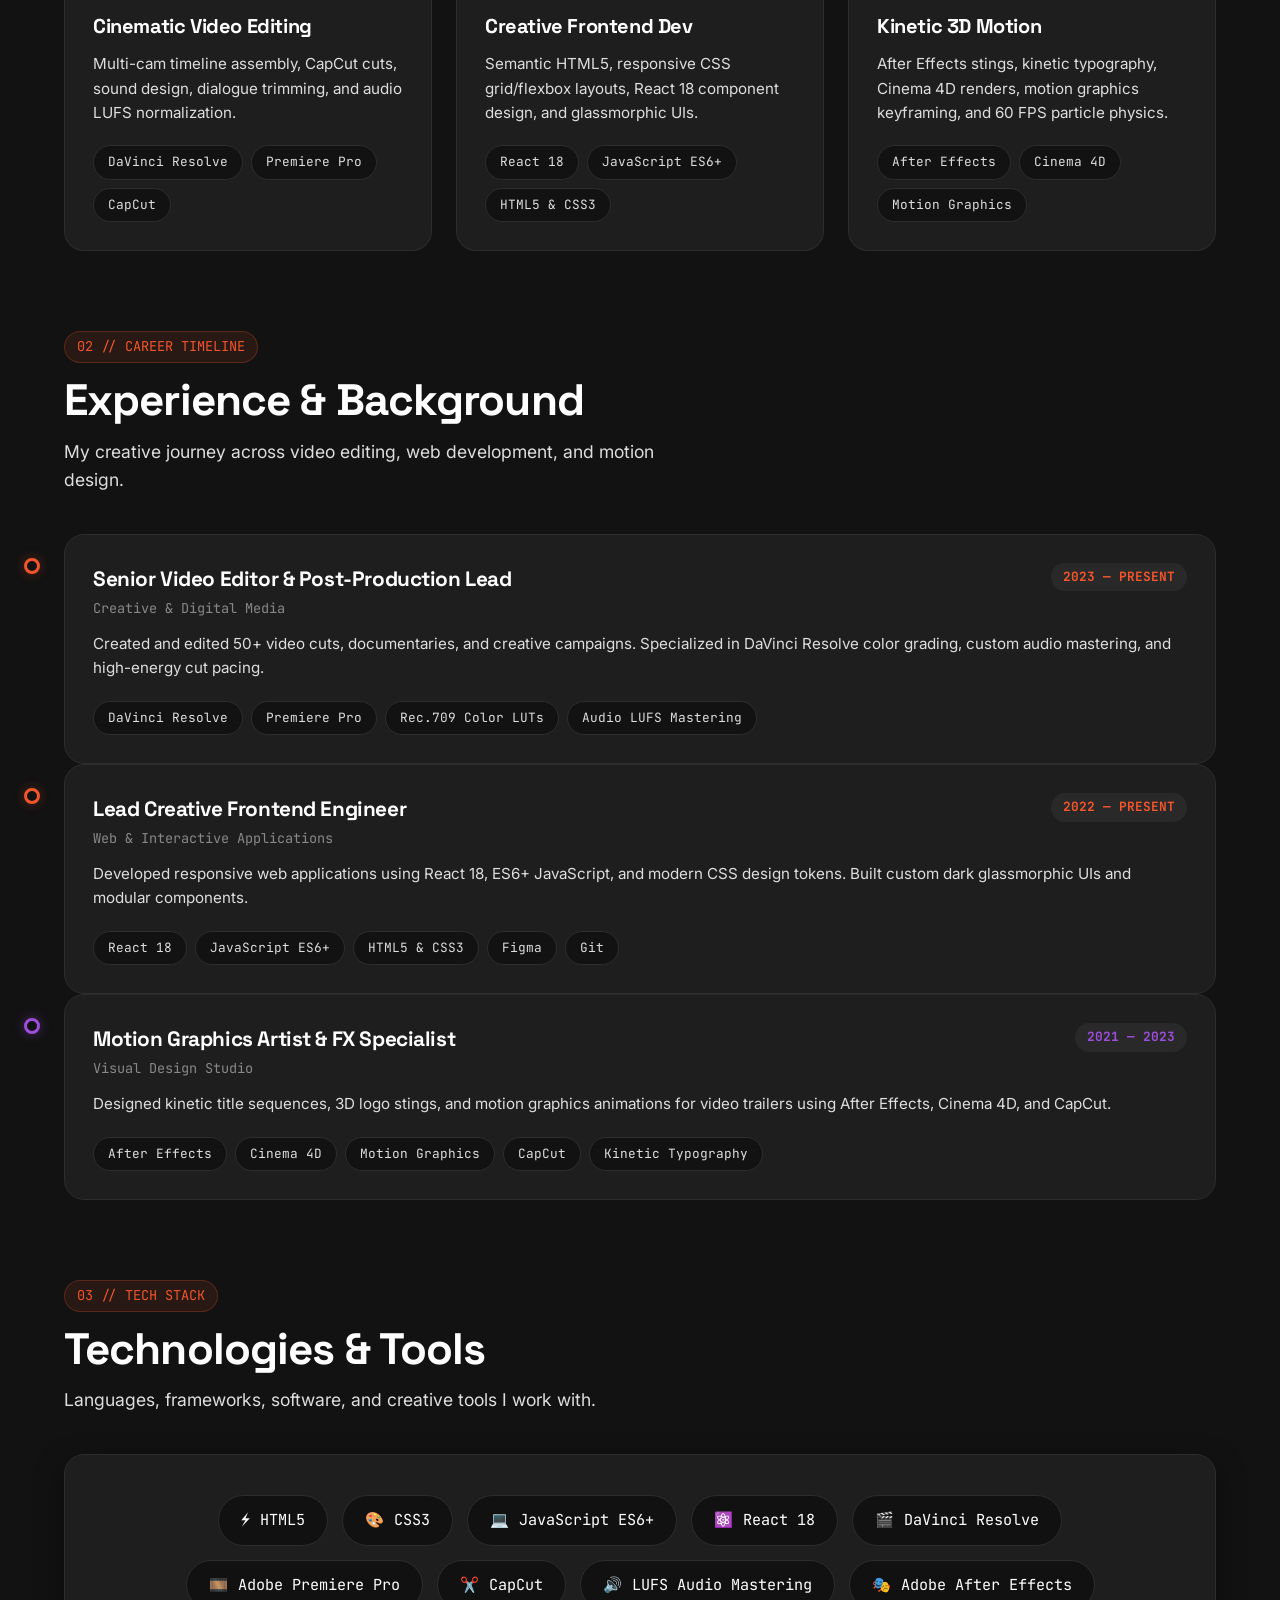
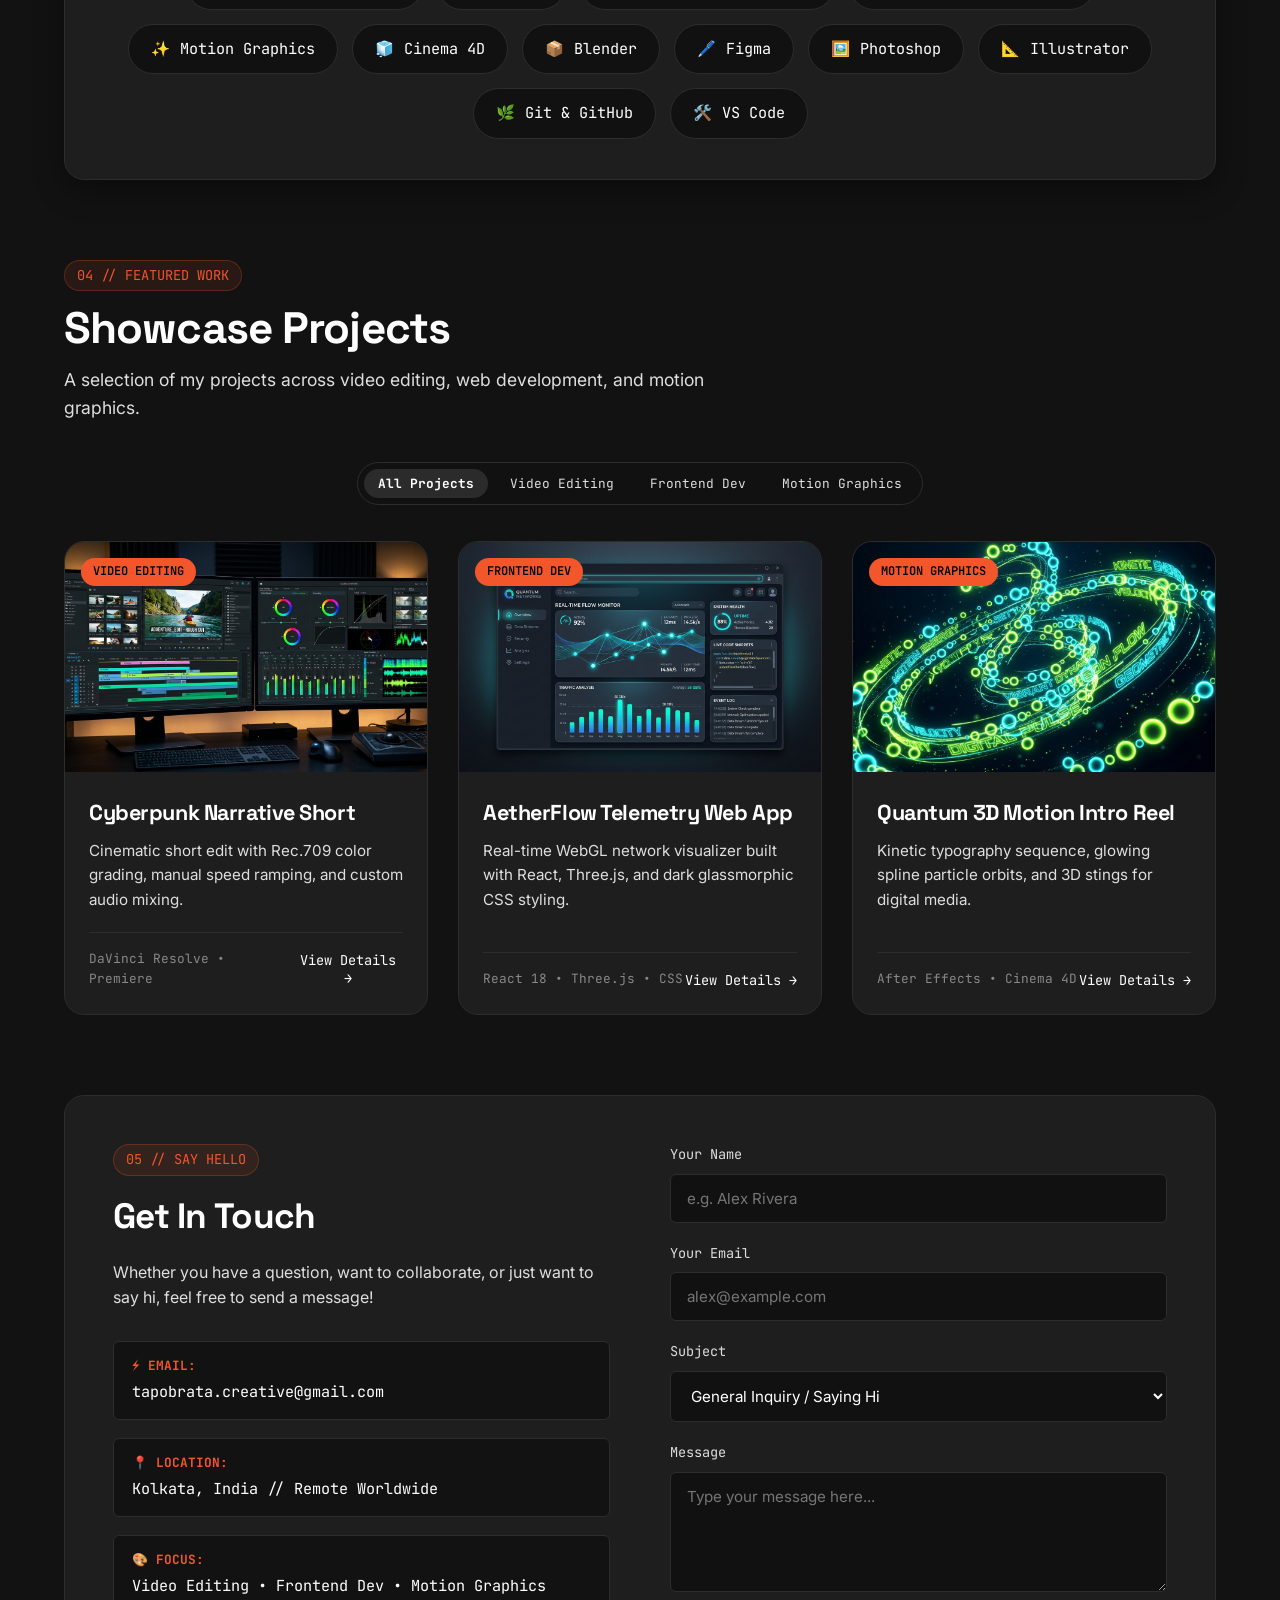
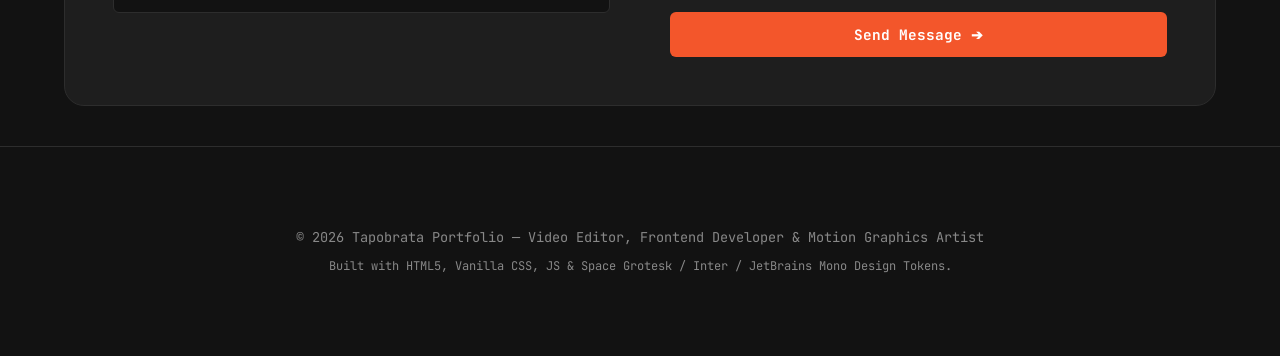
==== commit c73c2803: "Update tech stack: remove Vue, Three.js, GSAP, TailwindCSS, Vite, Rec.709, Lottie; add CapCut and Mo" ====
--- a/index.html
+++ b/index.html
@@ -108,10 +108,10 @@
             <div class="about-bio-text-col">
               <h3 class="about-card-title">My Story &amp; Creative Craft</h3>
               <p class="about-text">
-                With years of hands-on expertise across video post-production software (DaVinci Resolve, Premiere Pro), frontend web technologies (HTML5, CSS3, JavaScript ES6+, React), and motion graphics tools (After Effects, Cinema 4D, GSAP), I bring together art and technology.
+                With years of hands-on expertise across video post-production software (DaVinci Resolve, Premiere Pro, CapCut), frontend web technologies (HTML5, CSS3, JavaScript ES6+, React), and motion graphics tools (After Effects, Cinema 4D), I bring together art and technology.
               </p>
               <p class="about-text">
-                Whether editing narrative video sequences, engineering responsive WebGL canvas components, or building 60fps kinetic typography, I aim for visual polish and expressive user experiences.
+                Whether editing narrative video sequences, engineering responsive web applications, or building kinetic 3D motion graphics, I aim for visual polish and expressive user experiences.
               </p>
             </div>
 
@@ -141,12 +141,12 @@
                 <span class="pillar-badge lime-tag">01 // POST-PRODUCTION</span>
               </div>
               <h4 class="pillar-title">Cinematic Video Editing</h4>
-              <p class="pillar-desc">Multi-cam timeline assembly, Rec.709 color grading LUTs, sound design, dialogue trimming, and audio LUFS normalization.</p>
+              <p class="pillar-desc">Multi-cam timeline assembly, CapCut cuts, sound design, dialogue trimming, and audio LUFS normalization.</p>
             </div>
             <div class="pillar-footer-tags">
               <span class="tech-pill">DaVinci Resolve</span>
               <span class="tech-pill">Premiere Pro</span>
-              <span class="tech-pill">Rec.709 LUTs</span>
+              <span class="tech-pill">CapCut</span>
             </div>
           </div>
 
@@ -157,12 +157,12 @@
                 <span class="pillar-badge white-tag">02 // FRONTEND ENGINEERING</span>
               </div>
               <h4 class="pillar-title">Creative Frontend Dev</h4>
-              <p class="pillar-desc">Semantic HTML5, responsive CSS grid/flexbox layouts, React 18 component design, WebGL shaders, and glassmorphic UIs.</p>
+              <p class="pillar-desc">Semantic HTML5, responsive CSS grid/flexbox layouts, React 18 component design, and glassmorphic UIs.</p>
             </div>
             <div class="pillar-footer-tags">
               <span class="tech-pill">React 18</span>
               <span class="tech-pill">JavaScript ES6+</span>
-              <span class="tech-pill">Three.js</span>
+              <span class="tech-pill">HTML5 &amp; CSS3</span>
             </div>
           </div>
 
@@ -173,12 +173,12 @@
                 <span class="pillar-badge purple-tag">03 // MOTION &amp; 3D</span>
               </div>
               <h4 class="pillar-title">Kinetic 3D Motion</h4>
-              <p class="pillar-desc">After Effects stings, kinetic typography, Cinema 4D renders, Lottie micro-interactions, and 60 FPS particle physics.</p>
+              <p class="pillar-desc">After Effects stings, kinetic typography, Cinema 4D renders, motion graphics keyframing, and 60 FPS particle physics.</p>
             </div>
             <div class="pillar-footer-tags">
               <span class="tech-pill">After Effects</span>
               <span class="tech-pill">Cinema 4D</span>
-              <span class="tech-pill">GSAP</span>
+              <span class="tech-pill">Motion Graphics</span>
             </div>
           </div>
         </div>
@@ -230,14 +230,14 @@
               <span class="timeline-date cyan-text">2022 — PRESENT</span>
             </div>
             <p class="timeline-desc">
-              Developed responsive web applications using React 18, ES6+ JavaScript, and modern CSS design tokens. Built custom WebGL telemetry dashboards and dark glassmorphic UIs.
+              Developed responsive web applications using React 18, ES6+ JavaScript, and modern CSS design tokens. Built custom dark glassmorphic UIs and modular components.
             </p>
             <div class="timeline-tags">
               <span class="tech-pill">React 18</span>
               <span class="tech-pill">JavaScript ES6+</span>
               <span class="tech-pill">HTML5 &amp; CSS3</span>
-              <span class="tech-pill">Three.js</span>
-              <span class="tech-pill">TailwindCSS</span>
+              <span class="tech-pill">Figma</span>
+              <span class="tech-pill">Git</span>
             </div>
           </div>
         </div>
@@ -254,13 +254,13 @@
               <span class="timeline-date" style="color: #9D4EDD;">2021 — 2023</span>
             </div>
             <p class="timeline-desc">
-              Designed kinetic title sequences, 3D logo stings, and Lottie vector animations for video trailers and web applications using After Effects, Cinema 4D, and GSAP curves.
+              Designed kinetic title sequences, 3D logo stings, and motion graphics animations for video trailers using After Effects, Cinema 4D, and CapCut.
             </p>
             <div class="timeline-tags">
               <span class="tech-pill">After Effects</span>
               <span class="tech-pill">Cinema 4D</span>
-              <span class="tech-pill">GSAP</span>
-              <span class="tech-pill">Lottie</span>
+              <span class="tech-pill">Motion Graphics</span>
+              <span class="tech-pill">CapCut</span>
               <span class="tech-pill">Kinetic Typography</span>
             </div>
           </div>
@@ -283,19 +283,14 @@
           <span class="tech-pill-lg"><span class="pill-icon">🎨</span> CSS3</span>
           <span class="tech-pill-lg"><span class="pill-icon">💻</span> JavaScript ES6+</span>
           <span class="tech-pill-lg"><span class="pill-icon">⚛️</span> React 18</span>
-          <span class="tech-pill-lg"><span class="pill-icon">💚</span> Vue.js</span>
-          <span class="tech-pill-lg"><span class="pill-icon">🌐</span> Three.js / WebGL</span>
-          <span class="tech-pill-lg"><span class="pill-icon">✨</span> GSAP</span>
-          <span class="tech-pill-lg"><span class="pill-icon">🌀</span> TailwindCSS</span>
-          <span class="tech-pill-lg"><span class="pill-icon">🚀</span> Vite</span>
           <span class="tech-pill-lg"><span class="pill-icon">🎬</span> DaVinci Resolve</span>
           <span class="tech-pill-lg"><span class="pill-icon">🎞️</span> Adobe Premiere Pro</span>
-          <span class="tech-pill-lg"><span class="pill-icon">🌈</span> Rec.709 &amp; Log LUTs</span>
+          <span class="tech-pill-lg"><span class="pill-icon">✂️</span> CapCut</span>
           <span class="tech-pill-lg"><span class="pill-icon">🔊</span> LUFS Audio Mastering</span>
           <span class="tech-pill-lg"><span class="pill-icon">🎭</span> Adobe After Effects</span>
+          <span class="tech-pill-lg"><span class="pill-icon">✨</span> Motion Graphics</span>
           <span class="tech-pill-lg"><span class="pill-icon">🧊</span> Cinema 4D</span>
           <span class="tech-pill-lg"><span class="pill-icon">📦</span> Blender</span>
-          <span class="tech-pill-lg"><span class="pill-icon">💫</span> Lottie Animations</span>
           <span class="tech-pill-lg"><span class="pill-icon">🖊️</span> Figma</span>
           <span class="tech-pill-lg"><span class="pill-icon">🖼️</span> Photoshop</span>
           <span class="tech-pill-lg"><span class="pill-icon">📐</span> Illustrator</span>
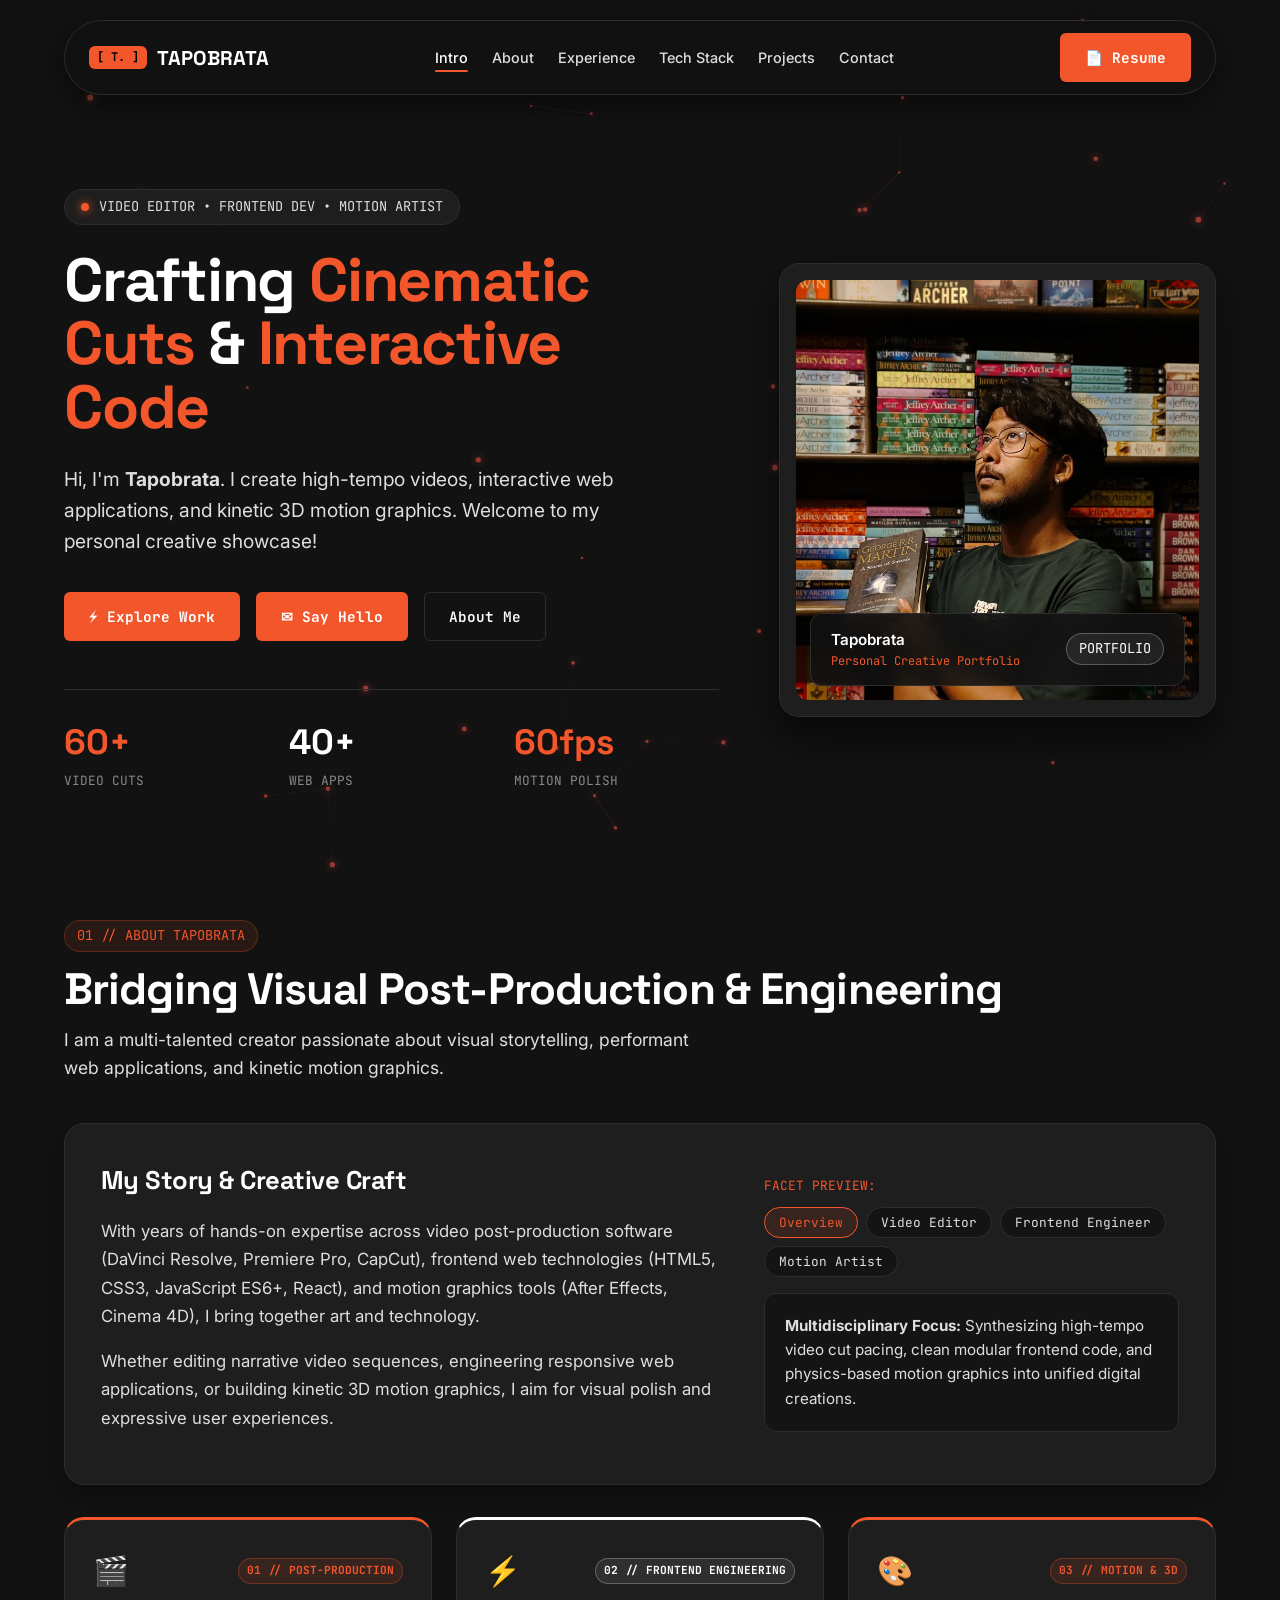
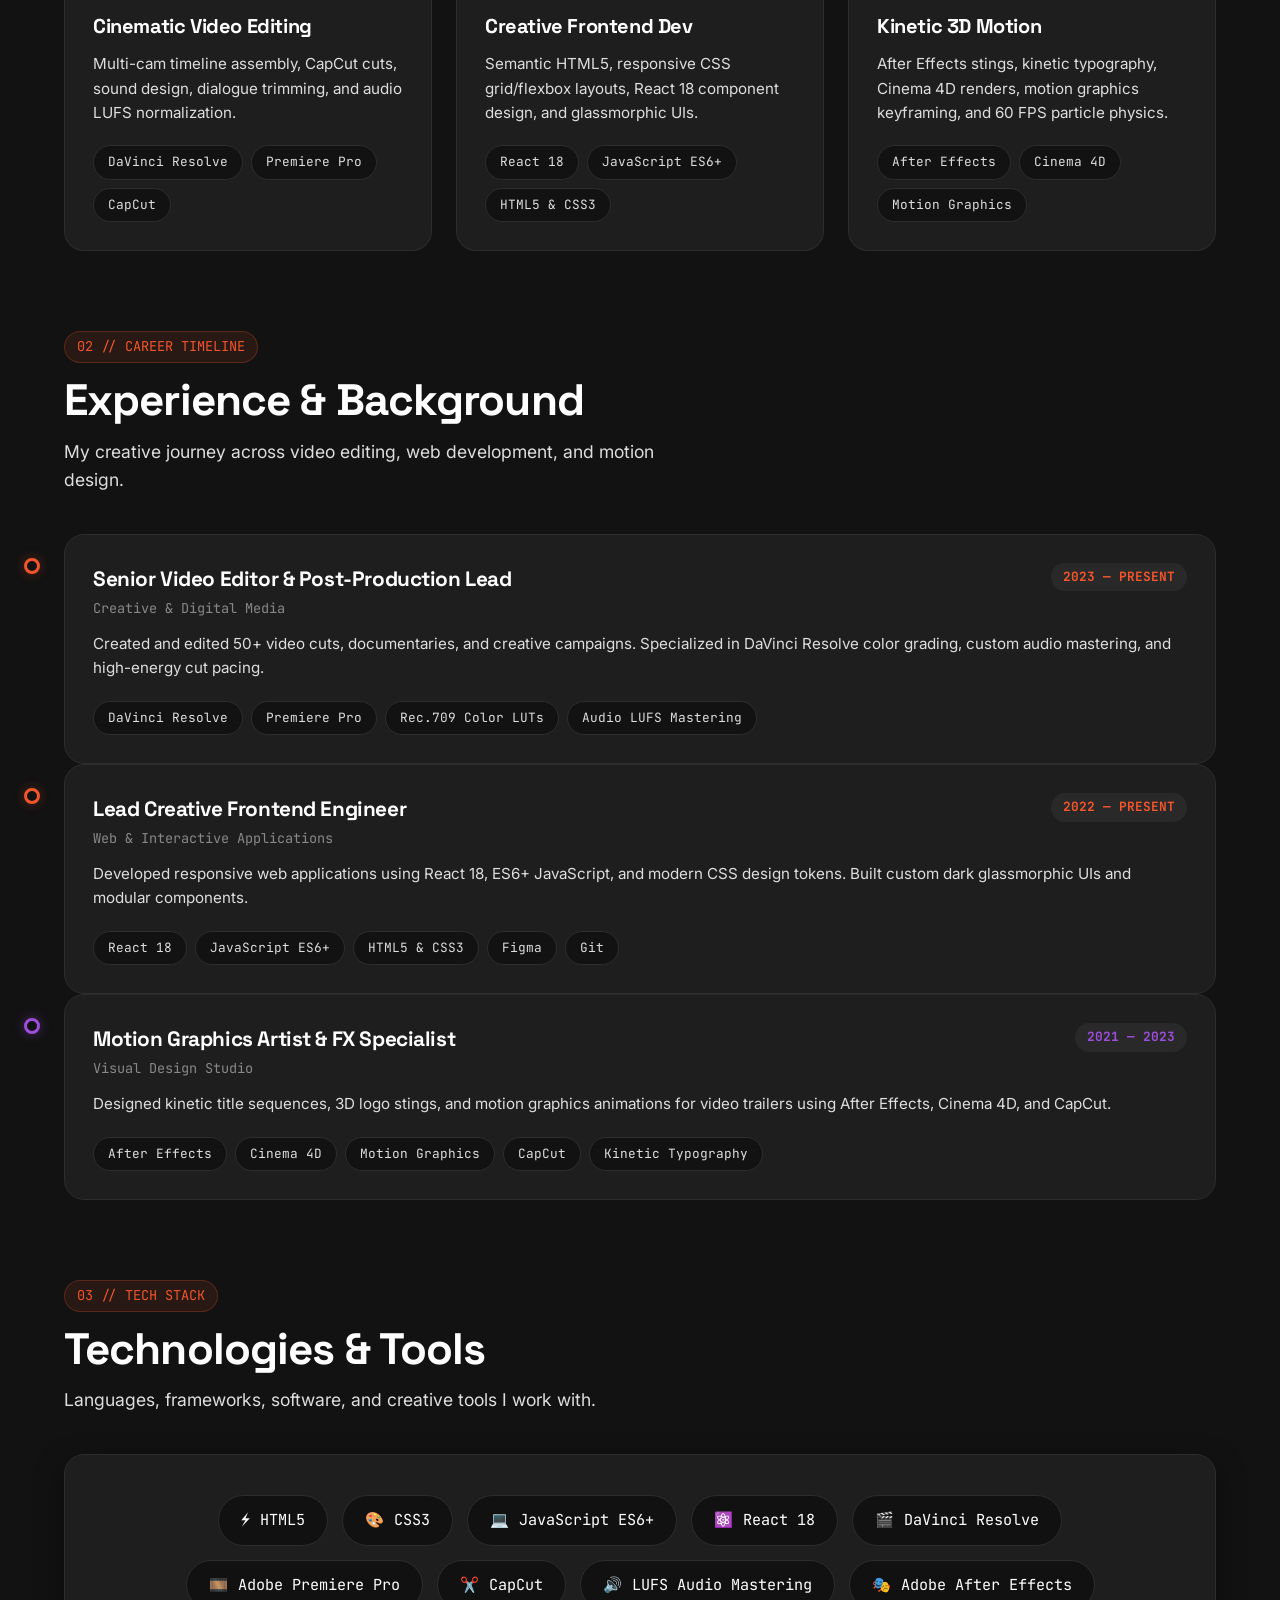
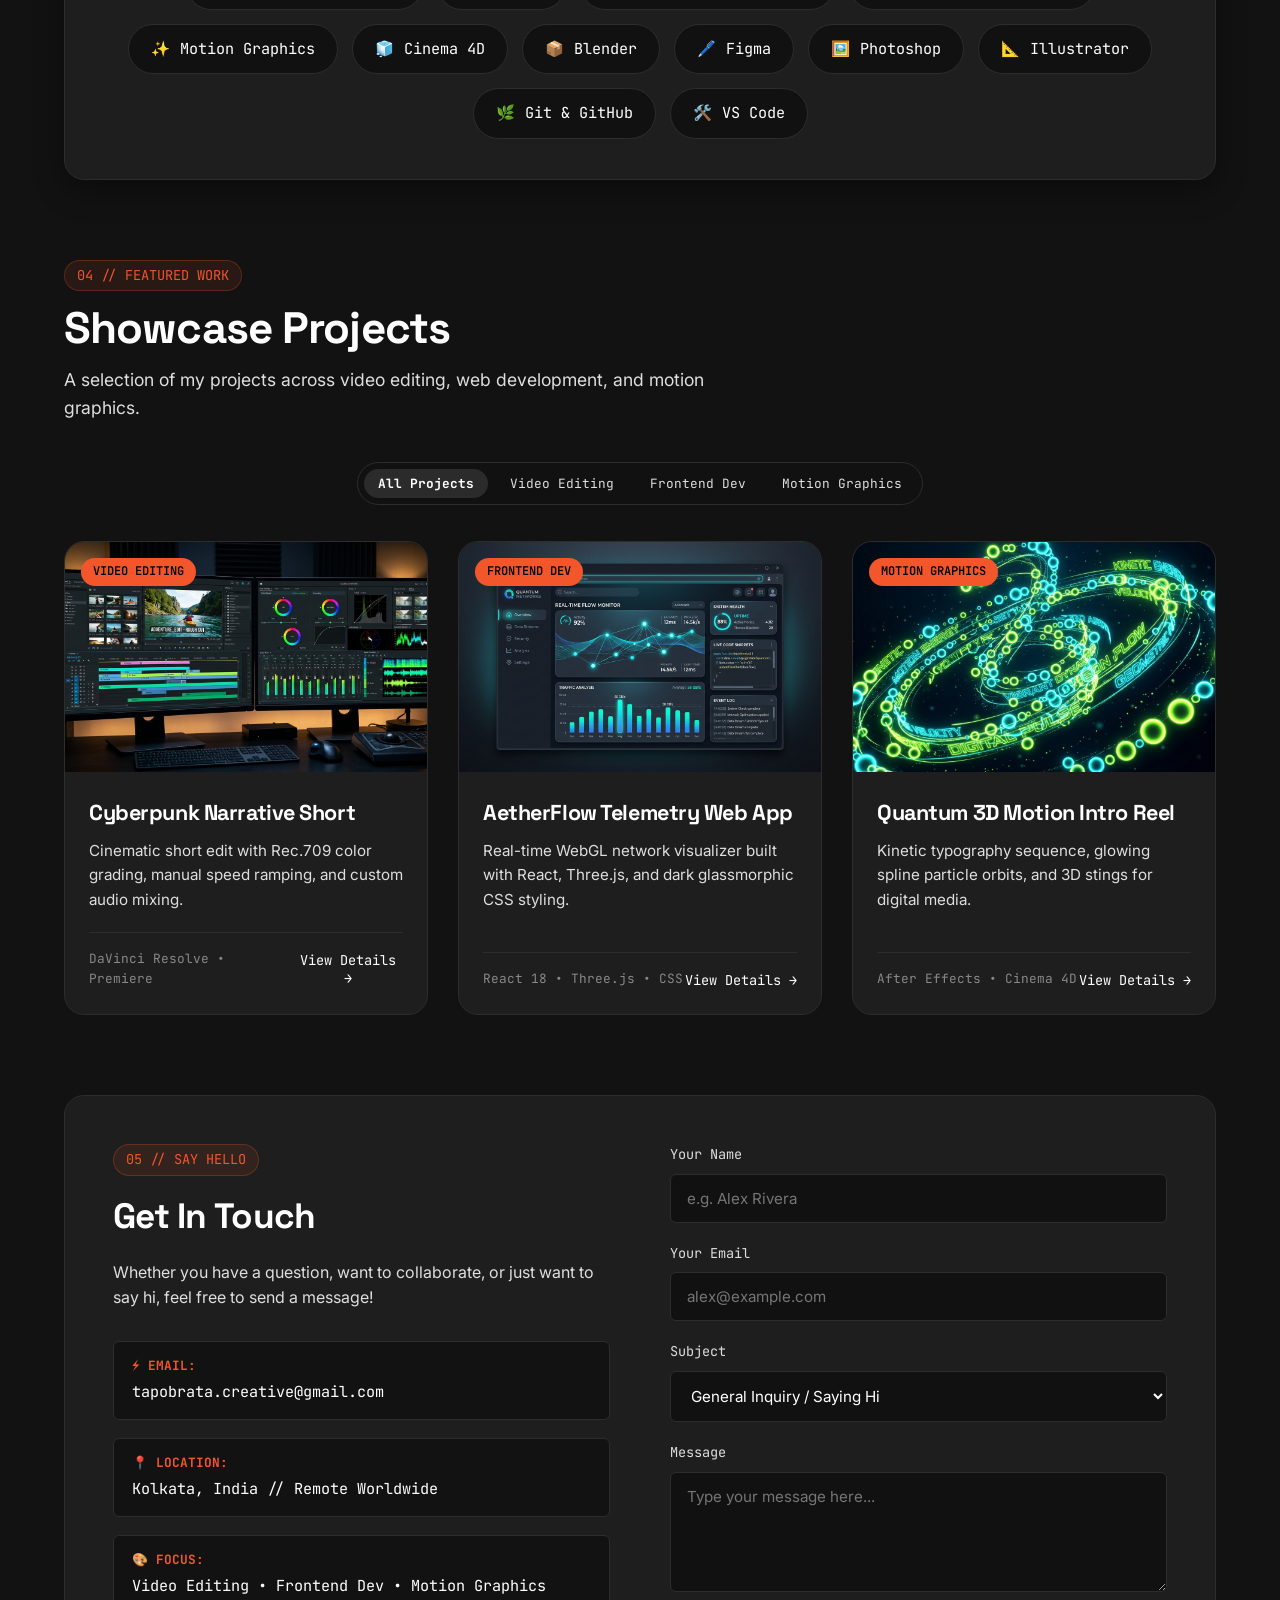
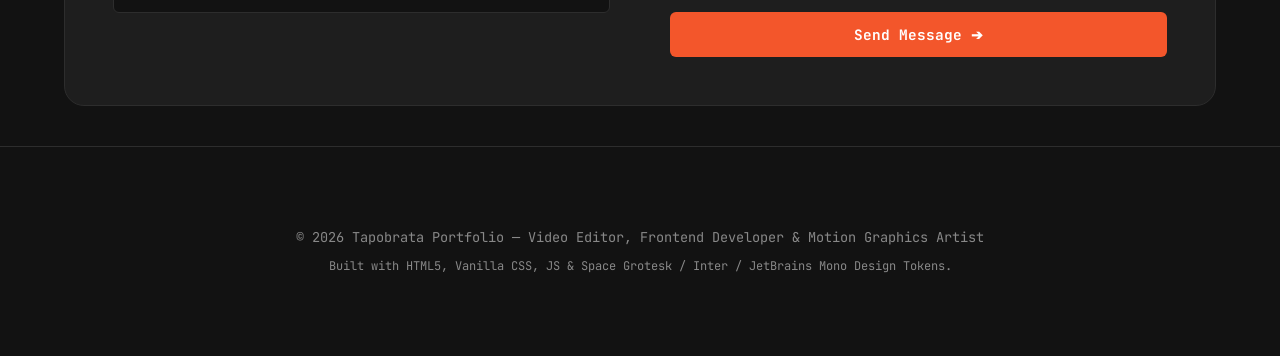
==== commit 9a735b75: "Update navbar CTA button to Resume" ====
--- a/index.html
+++ b/index.html
@@ -29,7 +29,7 @@
     </ul>
 
     <div class="nav-actions">
-      <a href="#contact" class="btn btn-lime nav-cta-btn">Contact Me</a>
+      <a href="assets/resume.pdf" target="_blank" class="btn btn-lime nav-cta-btn">📄 Resume</a>
       <button class="mobile-menu-btn" id="mobile-menu-toggle" aria-label="Toggle Navigation Menu">
         <span class="bar"></span>
         <span class="bar"></span>
--- a/styles.css
+++ b/styles.css
@@ -402,8 +402,9 @@
 
 .hero-avatar-img {
   width: 100%;
-  height: 380px;
+  height: 420px;
   object-fit: cover;
+  object-position: center 25%;
   border-radius: var(--radius-md);
   display: block;
 }
